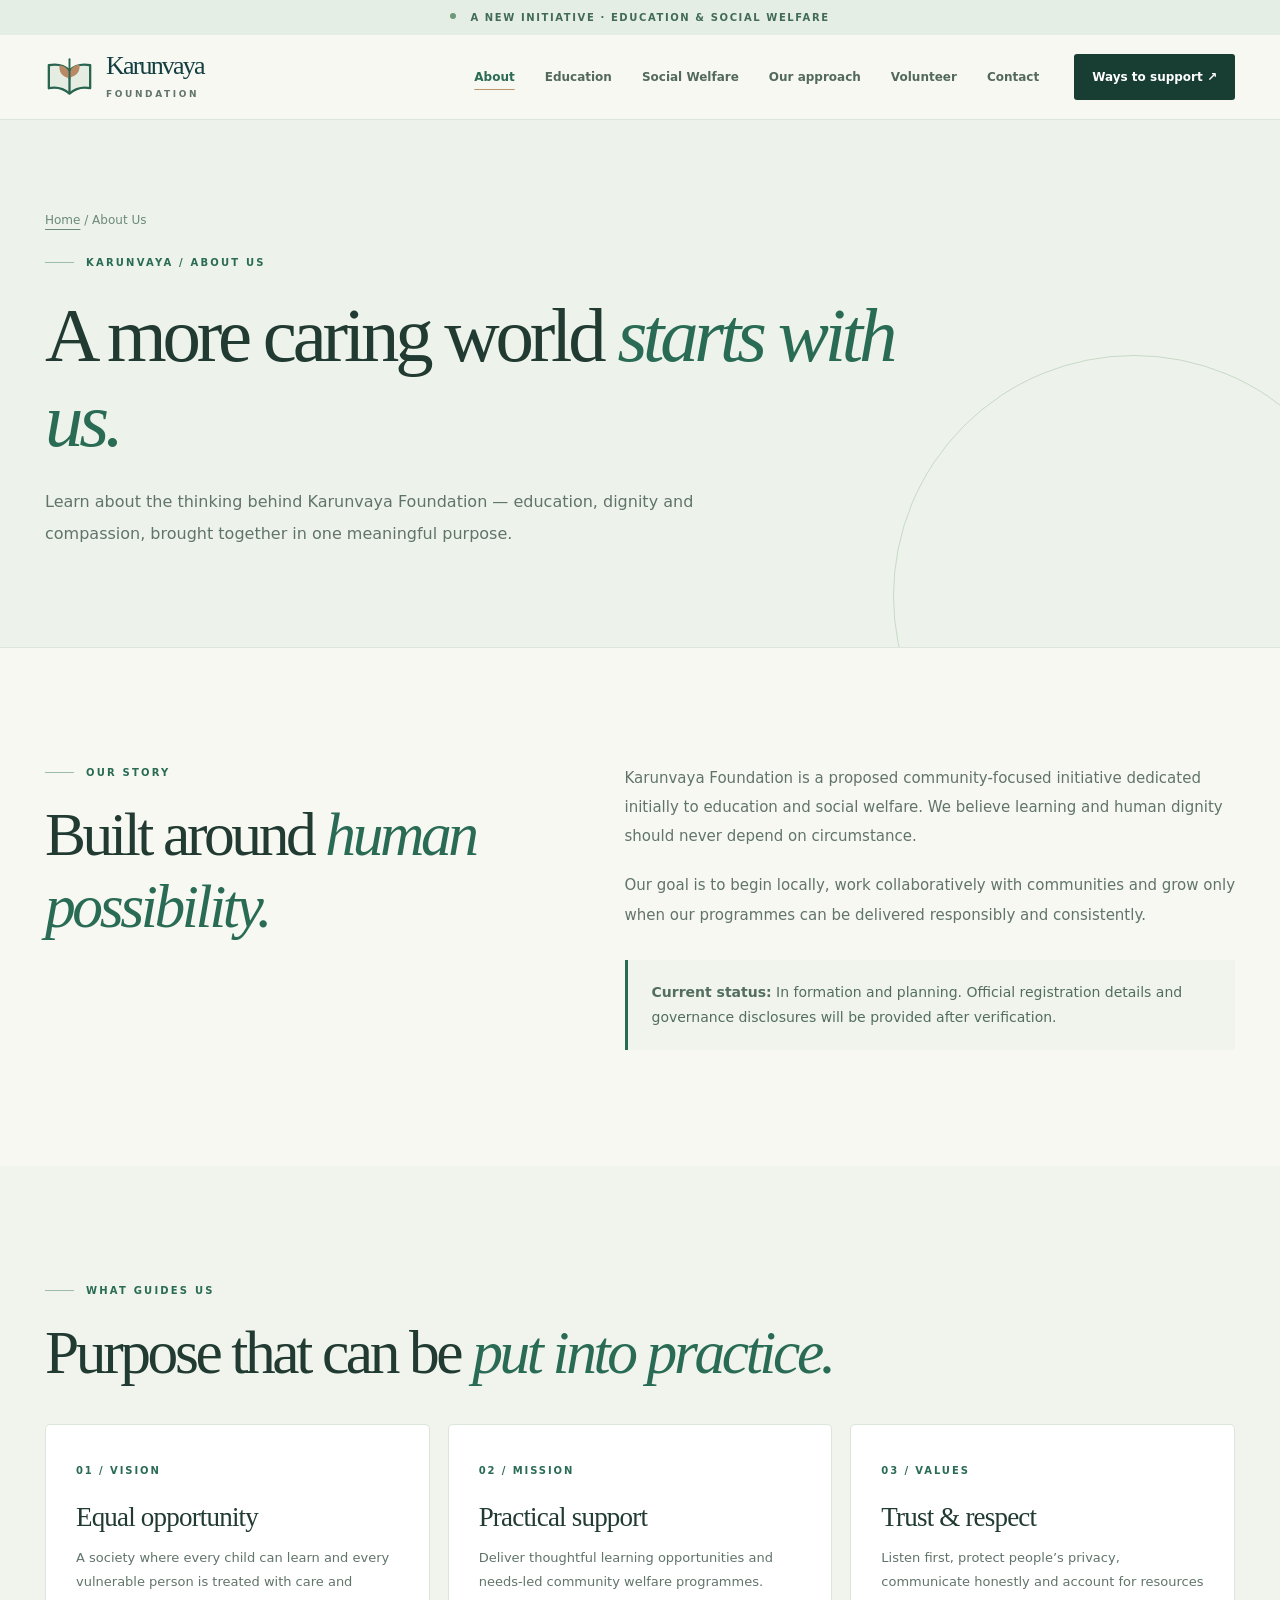
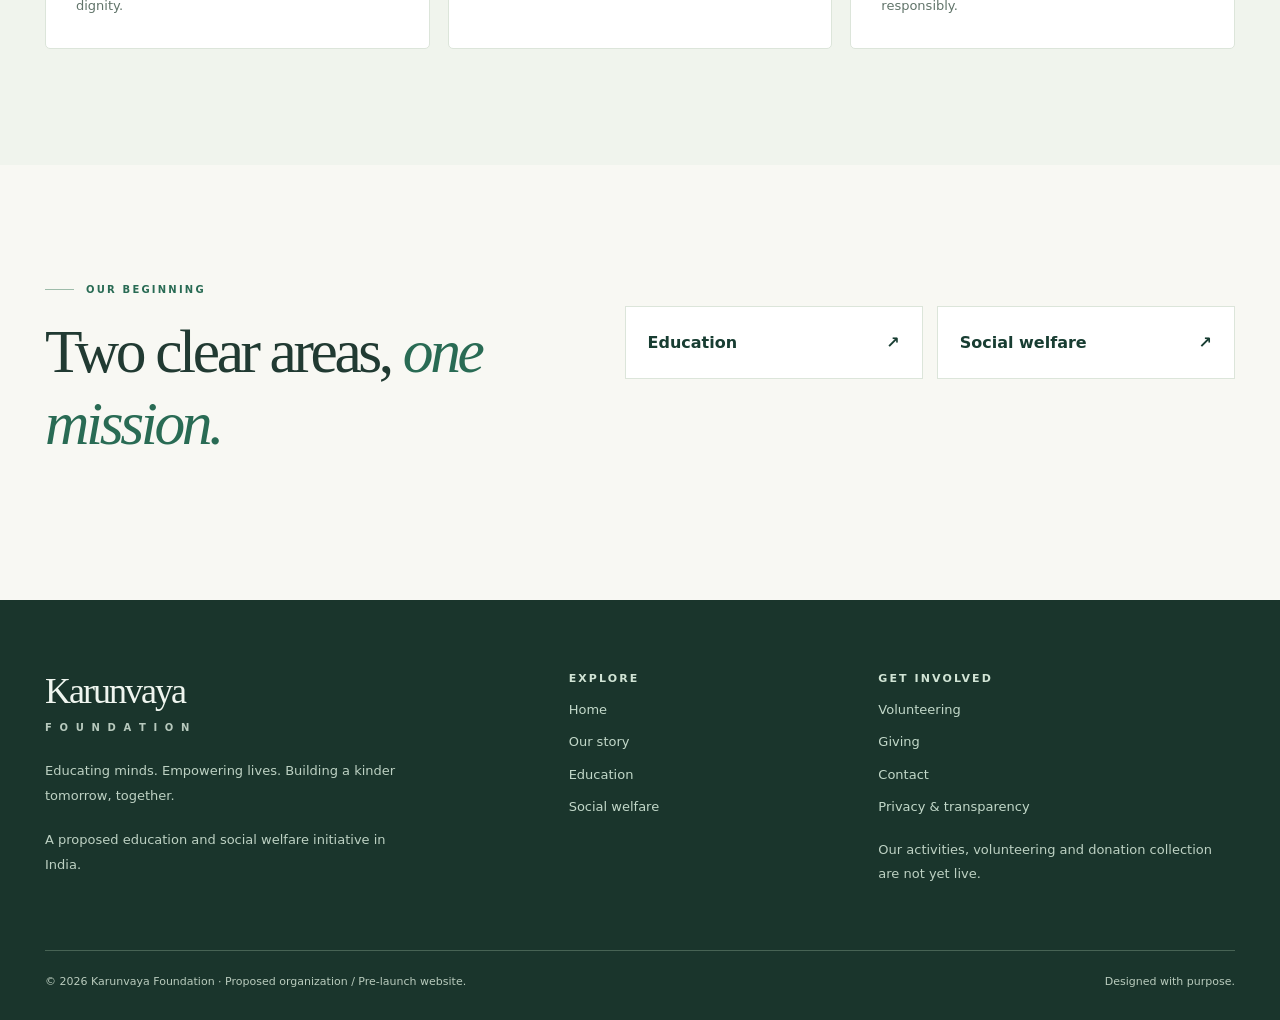
==== about.html @ 7d4501dd "Add about.html for Karunvaya website V3" ====
<!doctype html>
<html lang="en"><head><meta charset="utf-8"><meta name="viewport" content="width=device-width, initial-scale=1"><meta name="theme-color" content="#f8f8f3"><meta name="description" content="Our vision, mission and values for Karunvaya Foundation."><title>About Us | Karunvaya Foundation</title><link rel="stylesheet" href="styles.css"></head>
<body id="top"><a class="skip" href="#main">Skip to content</a><div class="notice"><i></i> A NEW INITIATIVE · EDUCATION & SOCIAL WELFARE</div>
<header>
    <div class="shell topbar">
      <a class="brand" href="index.html" aria-label="Karunvaya Foundation home">
        <svg class="brand-mark" viewBox="0 0 64 64" role="img" aria-label="Open book and growing leaf logo"><path d="M32 53C24 46 15 44 5 46V16c11-2 20 0 27 7 7-7 16-9 27-7v30c-10-2-19 0-27 7Z" fill="#e5ede3" stroke="#28644f" stroke-width="3" stroke-linejoin="round"/><path d="M32 23v29" stroke="#28644f" stroke-width="3"/><path d="M32 33c-10-2-14-8-13-17 9 1 14 7 13 17Zm0-1c10-2 14-8 13-17-9 1-14 7-13 17Z" fill="#b78964"/><path d="M32 33V8" stroke="#28644f" stroke-width="2.5" stroke-linecap="round"/></svg>
        <span><strong>Karunvaya</strong><small>Foundation</small></span>
      </a>
      <nav id="primary-nav" aria-label="Main navigation">
        <a href="about.html" aria-current="page">About</a><a href="education.html">Education</a><a href="social-welfare.html">Social Welfare</a><a href="index.html#approach">Our approach</a><a href="volunteer.html">Volunteer</a><a href="contact.html">Contact</a>
      </nav>
      <a class="header-cta" href="donate.html">Ways to support ↗</a>
      <button class="menu-toggle" id="menu-toggle" type="button" aria-label="Open menu" aria-controls="primary-nav" aria-expanded="false"><svg width="23" height="23" viewBox="0 0 24 24" fill="none" stroke="currentColor" stroke-width="1.7" stroke-linecap="round"><path d="M3 7h18M3 12h18M3 17h18"/></svg></button>
    </div>
  </header>
<main id="main"><section class="inner-hero"><div class="shell"><div class="crumb"><a href="index.html">Home</a> / About Us</div><span class="eyebrow">Karunvaya / About Us</span><h1>A more caring world <em>starts with us.</em></h1><p>Learn about the thinking behind Karunvaya Foundation — education, dignity and compassion, brought together in one meaningful purpose.</p></div></section>

<section class="block"><div class="shell content-grid"><div><span class="eyebrow">Our story</span><h2 class="section-title">Built around <em>human possibility.</em></h2></div><div class="prose"><p>Karunvaya Foundation is a proposed community-focused initiative dedicated initially to education and social welfare. We believe learning and human dignity should never depend on circumstance.</p><p>Our goal is to begin locally, work collaboratively with communities and grow only when our programmes can be delivered responsibly and consistently.</p><div class="inline-callout"><strong>Current status:</strong> In formation and planning. Official registration details and governance disclosures will be provided after verification.</div></div></div></section>
<section class="block" style="background:#f0f4ed"><div class="shell"><span class="eyebrow">What guides us</span><h2 class="section-title">Purpose that can be <em>put into practice.</em></h2><div class="mini-cards"><article class="mini-card"><small>01 / VISION</small><h3>Equal opportunity</h3><p>A society where every child can learn and every vulnerable person is treated with care and dignity.</p></article><article class="mini-card"><small>02 / MISSION</small><h3>Practical support</h3><p>Deliver thoughtful learning opportunities and needs-led community welfare programmes.</p></article><article class="mini-card"><small>03 / VALUES</small><h3>Trust & respect</h3><p>Listen first, protect people’s privacy, communicate honestly and account for resources responsibly.</p></article></div></div></section>
<section class="block"><div class="shell content-grid"><div><span class="eyebrow">Our beginning</span><h2 class="section-title">Two clear areas, <em>one mission.</em></h2></div><div class="link-grid"><a href="education.html">Education <span>↗</span></a><a href="social-welfare.html">Social welfare <span>↗</span></a></div></div></section></main><footer class="foot"><div class="shell"><div class="foot-grid"><div><div class="foot-brand">Karunvaya</div><small>F O U N D A T I O N</small><p>Educating minds. Empowering lives. Building a kinder tomorrow, together.</p><p>A proposed education and social welfare initiative in India.</p></div><div><h3>Explore</h3><a href="index.html">Home</a><a href="about.html">Our story</a><a href="education.html">Education</a><a href="social-welfare.html">Social welfare</a></div><div><h3>Get involved</h3><a href="volunteer.html">Volunteering</a><a href="donate.html">Giving</a><a href="contact.html">Contact</a><a href="privacy.html">Privacy & transparency</a><p>Our activities, volunteering and donation collection are not yet live.</p></div></div><div class="foot-bottom"><span>© <span id="year">2026</span> Karunvaya Foundation · Proposed organization / Pre-launch website.</span><span>Designed with purpose.</span></div></div></footer><script src="script.js" defer></script></body></html>
---- styles.css ----
:root{--ink:#213a32;--deep:#183d32;--green:#296b54;--muted:#61746a;--cream:#f8f8f3;--white:#fff;--pale:#edf2e9;--line:#dce5da;--gold:#bc936a;--serif:Georgia,'Times New Roman',serif;--sans:Inter,system-ui,-apple-system,BlinkMacSystemFont,'Segoe UI',sans-serif}
    *{box-sizing:border-box}html{scroll-behavior:smooth;scroll-padding-top:100px}body{margin:0;color:var(--ink);background:var(--cream);font:400 16px/1.7 var(--sans);-webkit-font-smoothing:antialiased}a{color:inherit;text-decoration:none}button{font:inherit;cursor:pointer}svg,img{max-width:100%;display:block}h1,h2,h3,p{margin-top:0}h1,h2,h3{font-weight:400}::selection{background:#cde3d1;color:var(--deep)}:focus-visible{outline:3px solid var(--gold);outline-offset:4px}.shell{width:min(calc(100% - 80px),1190px);margin-inline:auto}.skip{position:absolute;left:16px;top:-100px;background:var(--deep);color:#fff;padding:12px;z-index:200}.skip:focus{top:12px}
    .notice{background:#e5eee5;color:#426b56;text-align:center;letter-spacing:.16em;text-transform:uppercase;font-weight:750;font-size:10px;padding:9px 12px}.notice i{display:inline-block;width:6px;height:6px;background:#6d9979;border-radius:50%;margin-right:9px;vertical-align:2px}
    header{position:sticky;top:0;background:rgba(248,248,243,.97);backdrop-filter:blur(14px);z-index:100;border-bottom:1px solid var(--line)}.topbar{min-height:84px;display:flex;align-items:center;gap:35px;justify-content:space-between}.brand{display:flex;align-items:center;gap:12px;flex-shrink:0}.brand-mark{width:49px;height:49px}.brand strong{font:400 26px/1.08 var(--serif);letter-spacing:-.07em;display:block;color:#143f40}.brand small{display:block;font-size:9px;letter-spacing:.29em;color:var(--muted);font-weight:750;margin-top:7px;text-transform:uppercase}nav{display:flex;align-items:center;gap:30px;margin-left:auto}nav a{font-size:12px;font-weight:650;color:#52695b;white-space:nowrap}nav a:hover,nav a:focus-visible{color:var(--green)}.header-cta{font-size:12px;font-weight:700;color:#fff;background:var(--deep);padding:13px 18px;border-radius:3px;white-space:nowrap}.header-cta:hover{background:#2d745e}.menu-toggle{display:none;border:1px solid var(--line);background:transparent;border-radius:5px;padding:9px;color:var(--ink);height:45px;width:45px}
    .eyebrow{display:flex;align-items:center;gap:12px;font-size:10px;letter-spacing:.22em;text-transform:uppercase;font-weight:800;color:var(--green)}.eyebrow:before{content:'';height:1px;width:29px;background:#9ebcaa}.serif{font-family:var(--serif);letter-spacing:-.052em}.serif em{font-weight:400;color:var(--green)}.btn{display:inline-flex;align-items:center;justify-content:center;gap:20px;border:1px solid transparent;padding:13px 22px;min-height:51px;font-size:12px;font-weight:750;border-radius:3px;transition:transform .2s,background .2s}.btn:hover{transform:translateY(-2px)}.btn-dark{background:var(--deep);color:#fff}.btn-dark:hover{background:#2e6f59}.btn-line{background:transparent;border-color:#bacfc0;color:var(--deep)}.btn-line:hover{background:#edf4ee}.textlink{border-bottom:1px solid #88b19c;padding-bottom:6px;font-size:12px;font-weight:750;color:var(--green)}.textlink:hover{color:#143e2e}
    .hero{padding:85px 0 105px;overflow:hidden}.hero-grid{display:grid;grid-template-columns:1.03fr .97fr;gap:58px;align-items:center}.hero h1{font-size:clamp(54px,6.2vw,89px);line-height:1.07;margin:27px 0}.hero p{font-size:15px;max-width:500px;line-height:1.95;color:var(--muted)}.actions{display:flex;gap:14px;flex-wrap:wrap;margin-top:34px}.hero-art{background:#e6eee5;border-radius:190px 190px 8px 8px;min-height:500px;display:flex;align-items:flex-end;justify-content:center;position:relative;overflow:hidden}.hero-art:before{content:'';position:absolute;width:370px;height:370px;border:1px solid #b8cebd;border-radius:50%;right:-65px;top:55px}.hero-art:after{content:'LEARNING • DIGNITY • HOPE';position:absolute;top:65px;right:27px;writing-mode:vertical-rl;letter-spacing:.3em;font-size:9px;font-weight:700;color:#678b74}.hero-art svg{width:min(100%,500px);height:auto;position:relative;z-index:1}.floating-note{position:absolute;bottom:40px;left:26px;z-index:2;background:#fff;padding:18px 23px;font:italic 21px/1.3 var(--serif);box-shadow:0 15px 50px #173f3420;max-width:210px}.hero-under{display:flex;align-items:center;gap:24px;margin-top:34px;color:#708276;font-size:11px}.hero-under:before{content:'';width:47px;height:1px;background:#9bb3a1}
    .strip{background:var(--deep);color:#fff}.strip-inner{min-height:122px;display:grid;grid-template-columns:1.2fr 1fr 1fr;align-items:center;gap:30px}.strip b{font:400 23px/1.3 var(--serif)}.strip span{display:flex;align-items:center;gap:12px;color:#d7e7dd;font-size:12px}.strip span:before{content:'✦';color:#b9d2bb}
    section.block{padding:116px 0}.section-title{font:400 clamp(42px,4.8vw,66px)/1.17 var(--serif);letter-spacing:-.055em;margin:18px 0 24px}.section-intro{color:var(--muted);font-size:15px;max-width:660px;line-height:1.95}.two-col{display:grid;grid-template-columns:.85fr 1.15fr;gap:120px;align-items:start}.value-list{margin-top:30px;border-top:1px solid var(--line)}.value-list div{padding:17px 0;border-bottom:1px solid var(--line);display:flex;gap:16px;align-items:center;color:#4d6959;font-size:13px}.value-list span{font-size:18px;color:var(--gold)}.about-side{padding:44px;background:#ebf1e9;border-radius:6px}.about-side p{font:italic 35px/1.4 var(--serif);letter-spacing:-.035em;margin:0}.about-side small{display:block;margin-top:32px;color:#5d7967;letter-spacing:.15em;text-transform:uppercase;font-size:10px;font-weight:700}
    .work{background:#f0f3ed}.section-head{display:flex;justify-content:space-between;align-items:end;gap:40px;margin-bottom:42px}.section-head .section-title{margin-bottom:0}.section-head p{max-width:360px;color:var(--muted);font-size:14px;margin-bottom:6px}.cards{display:grid;grid-template-columns:repeat(2,1fr);gap:22px}.card{background:#fff;border:1px solid #e3e8de;border-radius:6px;overflow:hidden}.card-visual{height:248px;overflow:hidden;display:grid;place-items:center}.education-bg{background:#dae7dc}.welfare-bg{background:#ece5d8}.card-visual svg{height:100%;width:100%}.card-body{padding:35px}.number{letter-spacing:.2em;color:#7b9883;text-transform:uppercase;font-size:10px;font-weight:800}.card h3{font:400 38px/1.2 var(--serif);letter-spacing:-.04em;margin:16px 0}.card p{font-size:14px;color:var(--muted);line-height:1.85;margin-bottom:25px}.caption{font-size:12px;color:#76877c;margin-top:26px}
    .steps{display:grid;grid-template-columns:repeat(3,1fr);gap:24px;margin-top:54px}.step{padding:32px 26px;border:1px solid var(--line);border-radius:4px;background:#fff}.step strong{font:400 38px var(--serif);color:#a2b9a7}.step h3{font:400 25px var(--serif);margin:24px 0 10px}.step p{font-size:13px;color:var(--muted);line-height:1.9}
    .highlight{background:var(--deep);color:white;padding:92px 0}.highlight-grid{display:grid;grid-template-columns:1fr .75fr;gap:100px;align-items:center}.highlight .eyebrow{color:#a3d0ad}.highlight .eyebrow:before{background:#a3d0ad}.highlight h2{font:400 clamp(41px,4.7vw,66px)/1.15 var(--serif);letter-spacing:-.05em;margin:22px 0}.highlight h2 em{color:#a8cdb2}.highlight p{color:#cbdcd1;font-size:14px;line-height:1.9}.highlight .btn{background:#fafbf6;color:var(--deep)}.highlight aside{border-left:1px solid #6e9580;padding-left:40px;font:italic 27px/1.55 var(--serif);color:#daeadb}
    .timeline{display:grid;grid-template-columns:repeat(3,1fr);margin-top:50px;border-top:1px solid var(--line)}.timeline div{padding:32px 24px 8px 0}.timeline b{color:#9cad9e;font:400 28px var(--serif)}.timeline h3{font:400 23px var(--serif);margin:18px 0 10px}.timeline p{color:var(--muted);font-size:13px;line-height:1.85}.timeline div+div{padding-left:25px;border-left:1px solid var(--line)}
    .contact{background:#eef3ec;text-align:center}.contact h2{font:400 clamp(42px,5vw,70px)/1.17 var(--serif);letter-spacing:-.05em;max-width:790px;margin:18px auto 22px}.contact p{max-width:620px;margin:0 auto 26px;color:var(--muted);font-size:14px;line-height:1.9}.contact .eyebrow{justify-content:center}
    .foot{background:#1a352c;color:#eff5ef;padding:70px 0 28px}.foot-grid{display:grid;grid-template-columns:1.3fr .7fr 1fr;gap:60px}.foot-brand{font:400 36px var(--serif);letter-spacing:-.055em}.foot small{color:#b7c9bd;letter-spacing:.21em;font-size:10px;font-weight:750}.foot p{color:#bdd1c3;font-size:13px;line-height:1.9;max-width:380px;margin-top:20px}.foot h3{font-size:11px;text-transform:uppercase;letter-spacing:.19em;font-weight:700;color:#d1e4d5}.foot a{display:block;font-size:13px;color:#c2d8c9;margin:10px 0}.foot a:hover{color:#fff}.foot-bottom{border-top:1px solid #476354;padding-top:22px;margin-top:50px;display:flex;justify-content:space-between;gap:20px;color:#b9cbbd;font-size:11px}
    @media(max-width:1000px){.topbar{gap:16px}nav{gap:14px}.shell{width:min(calc(100% - 52px),1190px)}.hero-grid{gap:30px}.two-col{gap:55px}.hero-art{min-height:440px}.brand strong{font-size:23px}}
    @media(max-width:760px){.shell{width:calc(100% - 36px)}.notice{font-size:9px}.topbar{min-height:73px}.brand-mark{width:42px;height:42px}.brand strong{font-size:23px}.brand small{font-size:8px}.menu-toggle{display:grid;place-items:center;margin-left:auto}.header-cta{display:none}nav{display:none;position:absolute;left:0;top:100%;width:100%;background:var(--cream);padding:18px;border-bottom:1px solid var(--line);box-shadow:0 18px 30px #1d45321b;flex-direction:column;align-items:stretch;gap:0;margin:0}nav.open{display:flex}nav a{padding:13px 10px;border-bottom:1px solid var(--line);font-size:14px}.hero{padding:56px 0 67px}.hero-grid,.two-col,.highlight-grid{grid-template-columns:1fr;gap:38px}.hero h1{font-size:clamp(49px,12vw,72px);margin:18px 0}.hero-art{min-height:auto;max-height:450px}.floating-note{font-size:17px;bottom:16px;left:15px}.strip-inner{grid-template-columns:1fr;gap:12px;padding:27px 0}.strip b{font-size:22px}section.block{padding:76px 0}.section-title{font-size:clamp(38px,10vw,56px)}.about-side{padding:30px}.about-side p{font-size:29px}.section-head{display:block}.cards,.steps,.timeline{grid-template-columns:1fr}.card-visual{height:220px}.card-body{padding:26px}.steps{margin-top:33px}.highlight{padding:65px 0}.highlight aside{font-size:25px}.timeline{border-top:none}.timeline div,.timeline div+div{border-left:none;border-top:1px solid var(--line);padding:25px 0}.foot-grid{grid-template-columns:1fr;gap:24px}.foot-bottom{display:block}.foot-bottom span{display:block;margin:8px 0}}
    @media(prefers-reduced-motion:reduce){html{scroll-behavior:auto}*,*:before,*:after{transition:none!important;animation:none!important}}
  
/* V3: reusable internal page layouts and refinements */
html{scroll-padding-top:110px}.brand-mark{flex-shrink:0}
nav a[aria-current="page"]{color:var(--green);text-decoration:underline;text-decoration-color:var(--gold);text-underline-offset:8px}
.inner-hero{padding:90px 0 82px;background:#edf3eb;border-bottom:1px solid var(--line);position:relative;overflow:hidden}
.inner-hero::after{content:"";position:absolute;right:-95px;bottom:-190px;width:480px;height:480px;border:1px solid #c8d9c7;border-radius:50%;pointer-events:none}
.inner-hero .shell{position:relative;z-index:1}
.inner-hero h1{font:400 clamp(52px,6vw,84px)/1.1 var(--serif);max-width:890px;letter-spacing:-.055em;margin:23px 0}
.inner-hero h1 em,.section-title em{color:var(--green)}
.inner-hero p{max-width:680px;color:var(--muted);font-size:16px;line-height:1.95}
.crumb{font-size:12px;color:#6d8978;margin-bottom:24px}.crumb a{text-decoration:underline;text-underline-offset:5px}
.content-grid{display:grid;grid-template-columns:.9fr 1.1fr;gap:80px;align-items:start}
.prose{font-size:15px;color:var(--muted);line-height:1.95}.prose p{margin-bottom:20px}
.soft-panel{padding:34px 40px;background:#eff4ed;border:1px solid var(--line);border-radius:6px}
.soft-panel h3{font:400 26px var(--serif);letter-spacing:-.035em;margin:0 0 14px}.soft-panel p{color:#5a7363;font-size:14px;line-height:1.85;margin:0}
.mini-cards{display:grid;grid-template-columns:repeat(3,minmax(0,1fr));gap:18px;margin-top:35px}
.mini-card{background:white;border:1px solid var(--line);border-radius:5px;padding:30px;min-width:0}
.mini-card small{color:var(--green);font-size:10px;letter-spacing:.19em;font-weight:800}
.mini-card h3{font:400 27px/1.2 var(--serif);letter-spacing:-.03em;margin:19px 0 12px}
.mini-card p{font-size:13px;color:var(--muted);line-height:1.85;margin:0}
.stack{display:grid;gap:14px;margin-top:28px}
.stack-row{display:flex;gap:21px;padding:20px 0;border-top:1px solid var(--line)}
.stack-row .num{font:400 29px var(--serif);color:#9bad9a;min-width:44px}
.stack-row h3{font:400 23px var(--serif);margin:0 0 7px}
.stack-row p{font-size:13px;color:var(--muted);margin:0;line-height:1.85}
.inline-callout{background:#f0f4ed;border-left:3px solid var(--green);padding:20px 24px;color:#536e5c;font-size:14px;line-height:1.8;margin-top:30px}
.faq-list{max-width:850px;margin:34px auto 0;border-top:1px solid var(--line)}
.faq-list details{border-bottom:1px solid var(--line);padding:19px 4px}
.faq-list summary{cursor:pointer;font-weight:700;color:#2b4939;display:flex;align-items:center;justify-content:space-between;gap:15px;list-style:none}
.faq-list summary::-webkit-details-marker{display:none}
.faq-list summary:after{content:"+";font-size:23px;font-weight:400;color:var(--green)}
.faq-list details[open] summary:after{content:"−"}
.faq-list p{margin:12px 30px 5px 0;color:var(--muted);font-size:14px;line-height:1.9}
.tag{display:inline-flex;padding:7px 11px;border:1px solid #bfd4bf;border-radius:40px;font-size:11px;font-weight:750;color:#447b59;background:#edf5e9}
.link-grid{display:grid;grid-template-columns:repeat(2,1fr);gap:14px;margin-top:25px}
.link-grid a{border:1px solid var(--line);background:white;display:flex;align-items:center;justify-content:space-between;padding:22px;color:var(--deep);font-weight:700}
.link-grid a:hover{background:#f0f6ee}
.breadcrumb-trail{font-size:11px;color:#73917f;margin-bottom:24px}
.faq-head{text-align:center}.faq-head .eyebrow{justify-content:center}.faq-head .section-title{margin-left:auto;margin-right:auto}
footer a:focus-visible,button:focus-visible{outline-color:var(--gold)}
@media(max-width:800px){.content-grid{grid-template-columns:1fr;gap:28px}.mini-cards{grid-template-columns:1fr 1fr}.inner-hero{padding:68px 0 61px}}
@media(max-width:600px){.mini-cards,.link-grid{grid-template-columns:1fr}.mini-card{padding:24px}.soft-panel{padding:27px}.inner-hero h1{font-size:clamp(44px,12vw,62px)}.inner-hero p{font-size:14px}.faq-list summary{font-size:14px}.faq-list p{font-size:13px}}
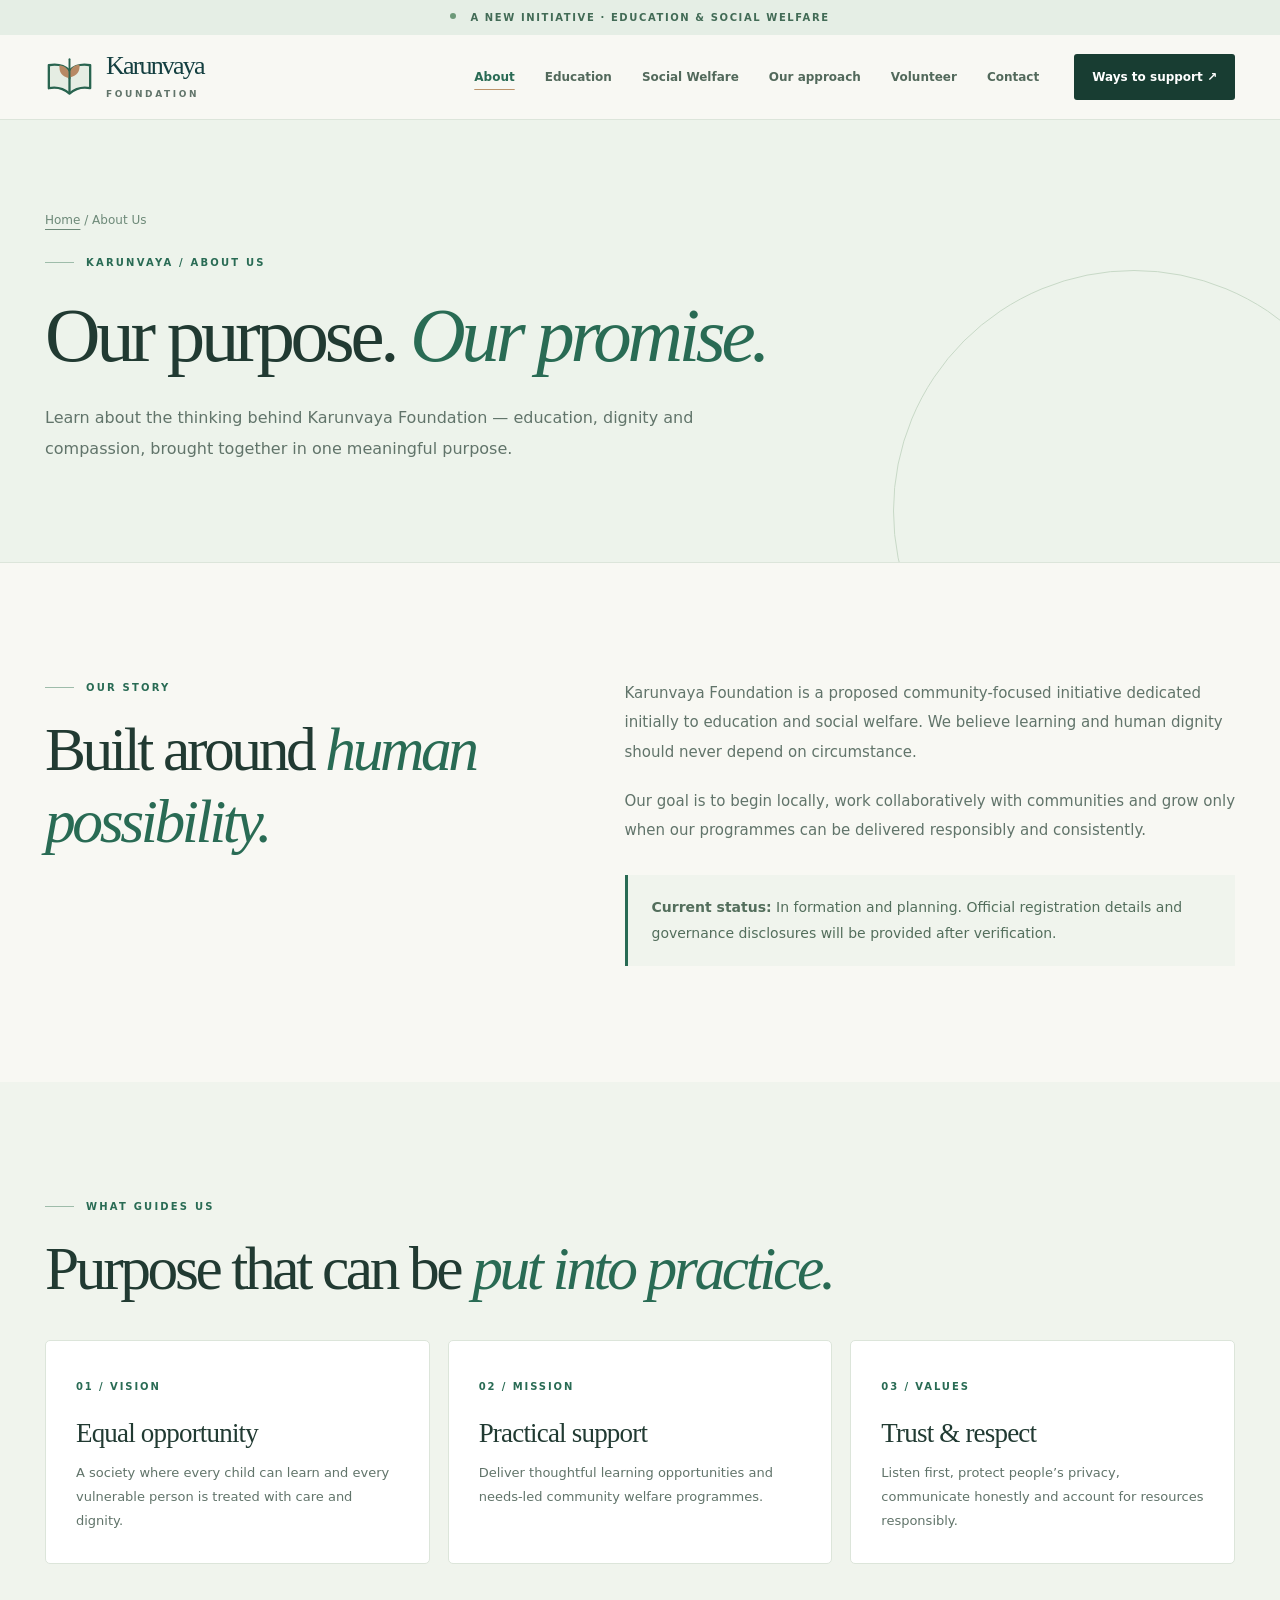
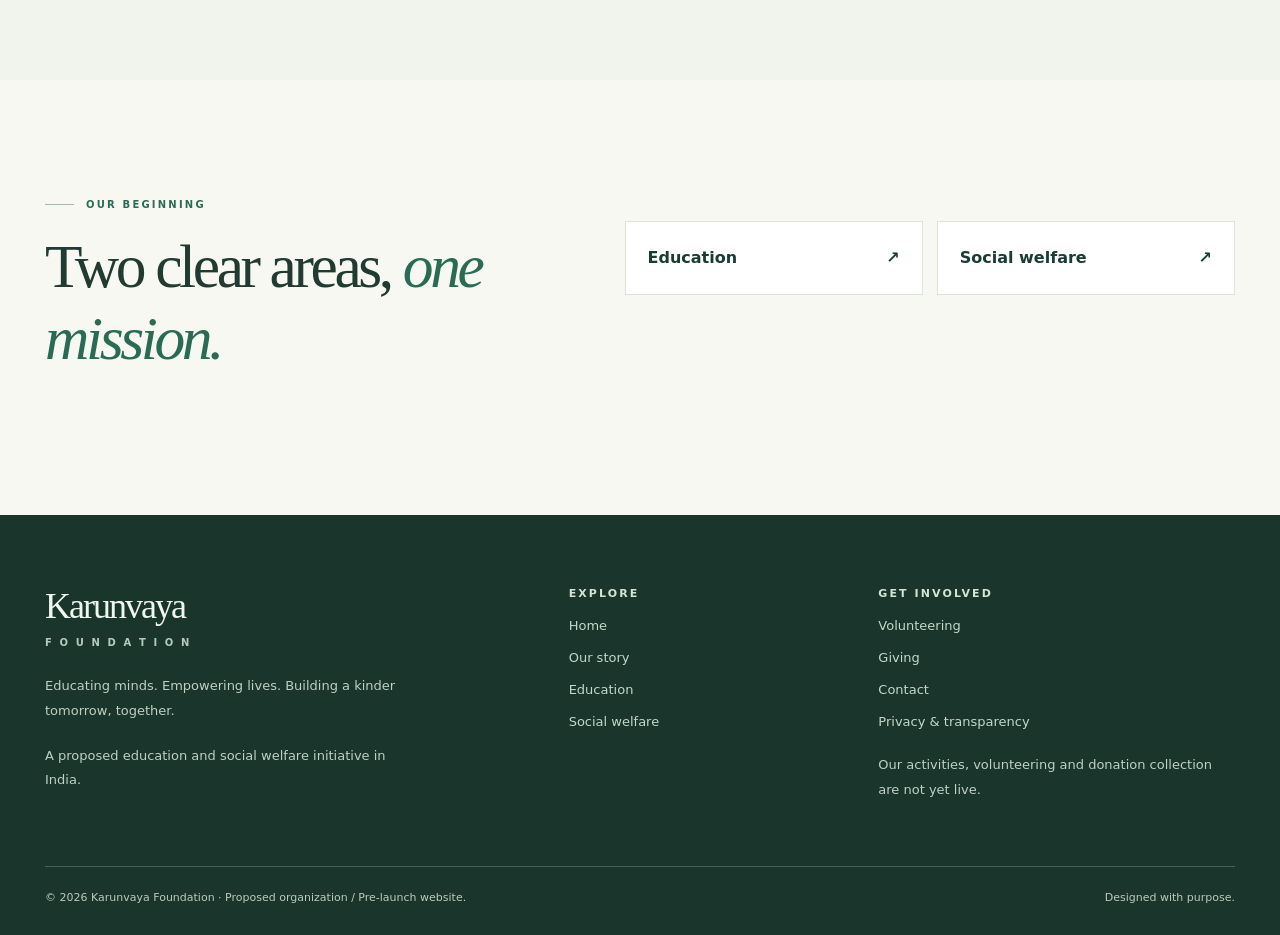
==== commit c58ccaff: "V4 navy and gold redesign: about.html" ====
--- a/about.html
+++ b/about.html
@@ -1,5 +1,5 @@
 <!doctype html>
-<html lang="en"><head><meta charset="utf-8"><meta name="viewport" content="width=device-width, initial-scale=1"><meta name="theme-color" content="#f8f8f3"><meta name="description" content="Our vision, mission and values for Karunvaya Foundation."><title>About Us | Karunvaya Foundation</title><link rel="stylesheet" href="styles.css"></head>
+<html lang="en"><head><meta charset="utf-8"><meta name="viewport" content="width=device-width, initial-scale=1"><meta name="theme-color" content="#10294f"><meta name="description" content="Our vision, mission and values for Karunvaya Foundation."><title>About Us | Karunvaya Foundation</title><link rel="stylesheet" href="styles.css"></head>
 <body id="top"><a class="skip" href="#main">Skip to content</a><div class="notice"><i></i> A NEW INITIATIVE · EDUCATION & SOCIAL WELFARE</div>
 <header>
     <div class="shell topbar">
@@ -14,7 +14,7 @@
       <button class="menu-toggle" id="menu-toggle" type="button" aria-label="Open menu" aria-controls="primary-nav" aria-expanded="false"><svg width="23" height="23" viewBox="0 0 24 24" fill="none" stroke="currentColor" stroke-width="1.7" stroke-linecap="round"><path d="M3 7h18M3 12h18M3 17h18"/></svg></button>
     </div>
   </header>
-<main id="main"><section class="inner-hero"><div class="shell"><div class="crumb"><a href="index.html">Home</a> / About Us</div><span class="eyebrow">Karunvaya / About Us</span><h1>A more caring world <em>starts with us.</em></h1><p>Learn about the thinking behind Karunvaya Foundation — education, dignity and compassion, brought together in one meaningful purpose.</p></div></section>
+<main id="main"><section class="inner-hero"><div class="shell"><div class="crumb"><a href="index.html">Home</a> / About Us</div><span class="eyebrow">Karunvaya / About Us</span><h1>Our purpose. <em>Our promise.</em></h1><p>Learn about the thinking behind Karunvaya Foundation — education, dignity and compassion, brought together in one meaningful purpose.</p></div></section>
 
 <section class="block"><div class="shell content-grid"><div><span class="eyebrow">Our story</span><h2 class="section-title">Built around <em>human possibility.</em></h2></div><div class="prose"><p>Karunvaya Foundation is a proposed community-focused initiative dedicated initially to education and social welfare. We believe learning and human dignity should never depend on circumstance.</p><p>Our goal is to begin locally, work collaboratively with communities and grow only when our programmes can be delivered responsibly and consistently.</p><div class="inline-callout"><strong>Current status:</strong> In formation and planning. Official registration details and governance disclosures will be provided after verification.</div></div></div></section>
 <section class="block" style="background:#f0f4ed"><div class="shell"><span class="eyebrow">What guides us</span><h2 class="section-title">Purpose that can be <em>put into practice.</em></h2><div class="mini-cards"><article class="mini-card"><small>01 / VISION</small><h3>Equal opportunity</h3><p>A society where every child can learn and every vulnerable person is treated with care and dignity.</p></article><article class="mini-card"><small>02 / MISSION</small><h3>Practical support</h3><p>Deliver thoughtful learning opportunities and needs-led community welfare programmes.</p></article><article class="mini-card"><small>03 / VALUES</small><h3>Trust & respect</h3><p>Listen first, protect people’s privacy, communicate honestly and account for resources responsibly.</p></article></div></div></section>
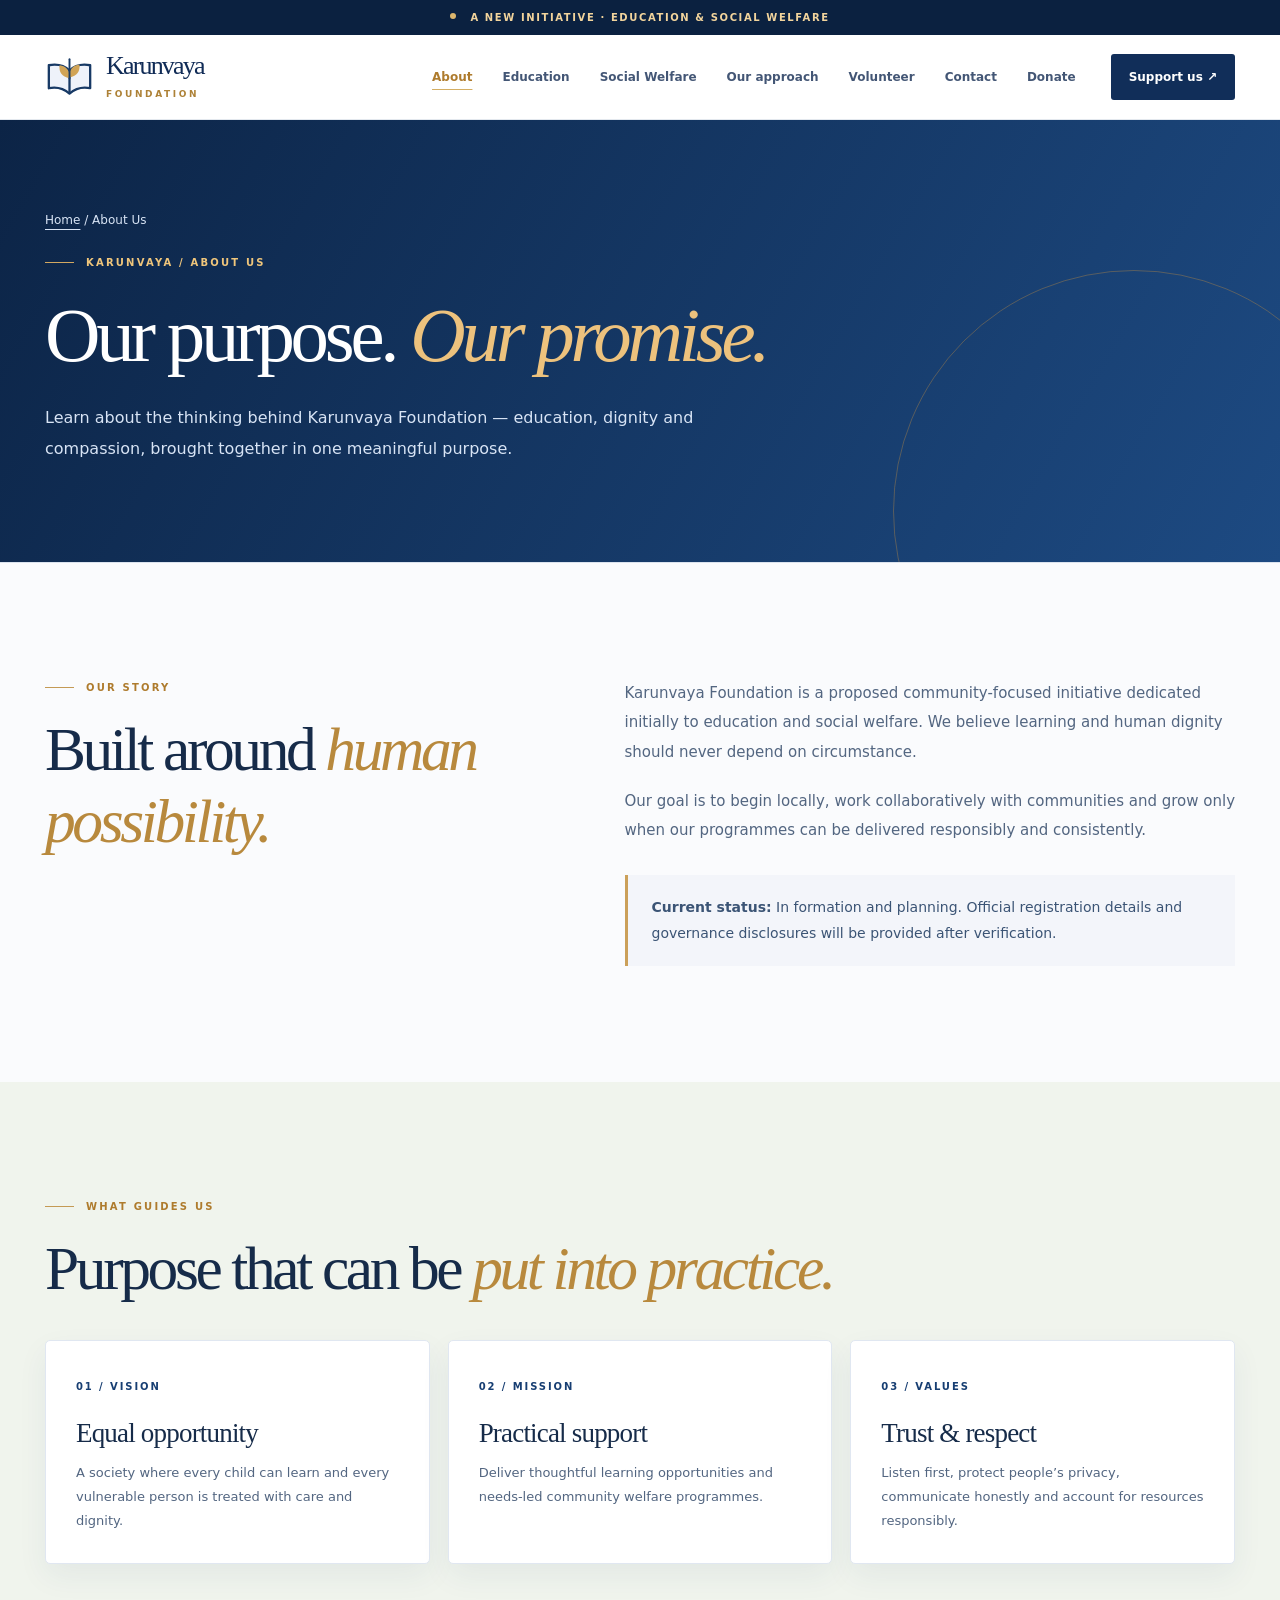
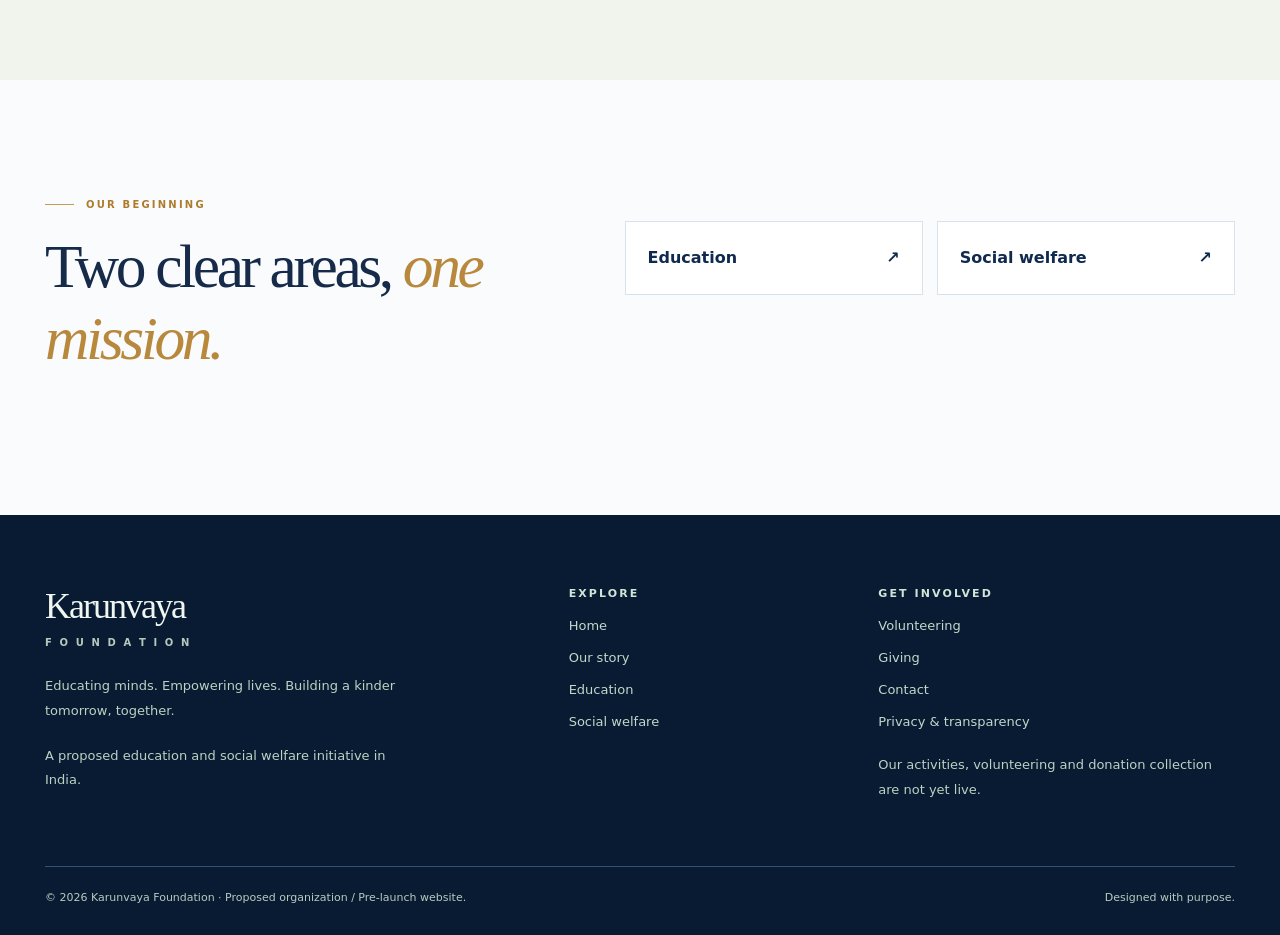
==== commit fbf916f0: "Update about.html for donation page navigation" ====
--- a/about.html
+++ b/about.html
@@ -8,9 +8,9 @@
         <span><strong>Karunvaya</strong><small>Foundation</small></span>
       </a>
       <nav id="primary-nav" aria-label="Main navigation">
-        <a href="about.html" aria-current="page">About</a><a href="education.html">Education</a><a href="social-welfare.html">Social Welfare</a><a href="index.html#approach">Our approach</a><a href="volunteer.html">Volunteer</a><a href="contact.html">Contact</a>
+        <a href="about.html" aria-current="page">About</a><a href="education.html">Education</a><a href="social-welfare.html">Social Welfare</a><a href="index.html#approach">Our approach</a><a href="volunteer.html">Volunteer</a><a href="contact.html">Contact</a><a href="donate.html">Donate</a>
       </nav>
-      <a class="header-cta" href="donate.html">Ways to support ↗</a>
+      <a class="header-cta" href="donate.html">Support us ↗</a>
       <button class="menu-toggle" id="menu-toggle" type="button" aria-label="Open menu" aria-controls="primary-nav" aria-expanded="false"><svg width="23" height="23" viewBox="0 0 24 24" fill="none" stroke="currentColor" stroke-width="1.7" stroke-linecap="round"><path d="M3 7h18M3 12h18M3 17h18"/></svg></button>
     </div>
   </header>
--- a/styles.css
+++ b/styles.css
@@ -58,3 +58,41 @@
 footer a:focus-visible,button:focus-visible{outline-color:var(--gold)}
 @media(max-width:800px){.content-grid{grid-template-columns:1fr;gap:28px}.mini-cards{grid-template-columns:1fr 1fr}.inner-hero{padding:68px 0 61px}}
 @media(max-width:600px){.mini-cards,.link-grid{grid-template-columns:1fr}.mini-card{padding:24px}.soft-panel{padding:27px}.inner-hero h1{font-size:clamp(44px,12vw,62px)}.inner-hero p{font-size:14px}.faq-list summary{font-size:14px}.faq-list p{font-size:13px}}
+
+/* KARUNVAYA V4 — royal navy and champagne gold identity */
+:root{--ink:#11284b;--deep:#10294f;--green:#173e72;--muted:#536681;--cream:#f8fafc;--white:#fff;--pale:#eaf1fa;--line:#dbe3ee;--gold:#c69a47;--serif:Georgia,'Times New Roman',serif;--sans:Inter,system-ui,-apple-system,'Segoe UI',sans-serif}
+body{background:#fafbfd;color:#162b49}
+.notice{background:#0b2140;color:#f2d49c}.notice i{background:#dcb66d}
+header{background:rgba(255,255,255,.97);border-bottom:1px solid #e3e8ee}
+.brand strong{color:#102b56}.brand small{color:#ad8136}
+.brand-mark path:first-child{fill:#eef2fa;stroke:#173965}.brand-mark path:nth-child(2){stroke:#173965}.brand-mark path:nth-child(3){fill:#d1a456}.brand-mark path:nth-child(4){stroke:#173965}
+nav a{color:#435675}nav a:hover,nav a[aria-current="page"]{color:#ae7b2d;text-decoration-color:#d4ae63}
+.header-cta,.btn-dark{background:#112e59;color:#fff}.header-cta:hover,.btn-dark:hover{background:#204c85}
+.btn-line{border-color:#b7c5d7;color:#16355f}.btn-line:hover{background:#edf2fa}
+.eyebrow{color:#ae7b2d}.eyebrow:before{background:#c49a55}
+.serif em,.section-title em,.inner-hero h1 em{color:#b8893d;font-style:italic}
+.hero{background:radial-gradient(ellipse at 84% 28%,#e7eef9 0%,transparent 48%),linear-gradient(115deg,#fff 0%,#f9fafd 70%)}
+.hero-art{background:linear-gradient(155deg,#e5ebf5,#d5e1f1);border-radius:210px 210px 14px 14px;box-shadow:0 20px 70px #15355a19}
+.hero-art:before{border-color:#b5c6da}.hero-art:after{color:#4a6794}
+.floating-note{border-left:4px solid #c9a15b;color:#1a3a69}
+.strip,.highlight{background:linear-gradient(120deg,#091c36,#173c70)}.strip span:before{color:#e0b666}.highlight .eyebrow{color:#f0c878}.highlight .eyebrow:before{background:#d5ab65}
+.highlight h2 em{color:#eac27b}.highlight p{color:#d4dfef}.highlight aside{border-left-color:#997d53;color:#f0dcb7}
+.work,.contact{background:#eef3fa}
+.card{border-color:#e0e7f1;box-shadow:0 14px 35px #193d7010;transition:transform .25s,box-shadow .25s}
+.card:hover{transform:translateY(-6px);box-shadow:0 25px 54px #142d521f}
+.education-bg{background:linear-gradient(140deg,#e4edf9,#cbdcf0)}.welfare-bg{background:linear-gradient(140deg,#f6eedf,#eddfc9)}
+.number,.step strong,.timeline b{color:#b28b4a}.textlink{color:#173b70;border-bottom-color:#c9a15b}
+.about-side,.soft-panel{background:#edf3fb;border-color:#dce6f4}.value-list div{color:#435e7e}
+.step,.mini-card{box-shadow:0 12px 30px #1a3b6910;border:1px solid #e0e7f1}
+.inner-hero{background:linear-gradient(120deg,#0c2446,#1d4a82);color:#fff;min-height:355px}
+.inner-hero::after{border-color:#a7824973}
+.inner-hero h1{color:#fff}.inner-hero h1 em{color:#edc27d}
+.inner-hero p,.crumb,.crumb a{color:#d8e4f5}.inner-hero .eyebrow{color:#f0c67b}
+.inner-hero .eyebrow:before{background:#d2a861}
+.tag{background:#eaf1fa;color:#1e4c83;border-color:#bfcddd}
+.link-grid a{border-color:#d8e2ef}.link-grid a:hover{background:#eaf0f9}
+.inline-callout{border-left-color:#cba05a;background:#f3f5fa;color:#3b5475}
+.faq-list summary{color:#17395f}.faq-list summary:after{color:#b9904d}
+.foot{background:#081b33}.foot-bottom{border-top-color:#355071}
+section.block{position:relative}
+@media(max-width:760px){nav{background:#fff}.hero{padding-top:52px}.hero-art{border-radius:150px 150px 12px 12px}.inner-hero{min-height:auto}}
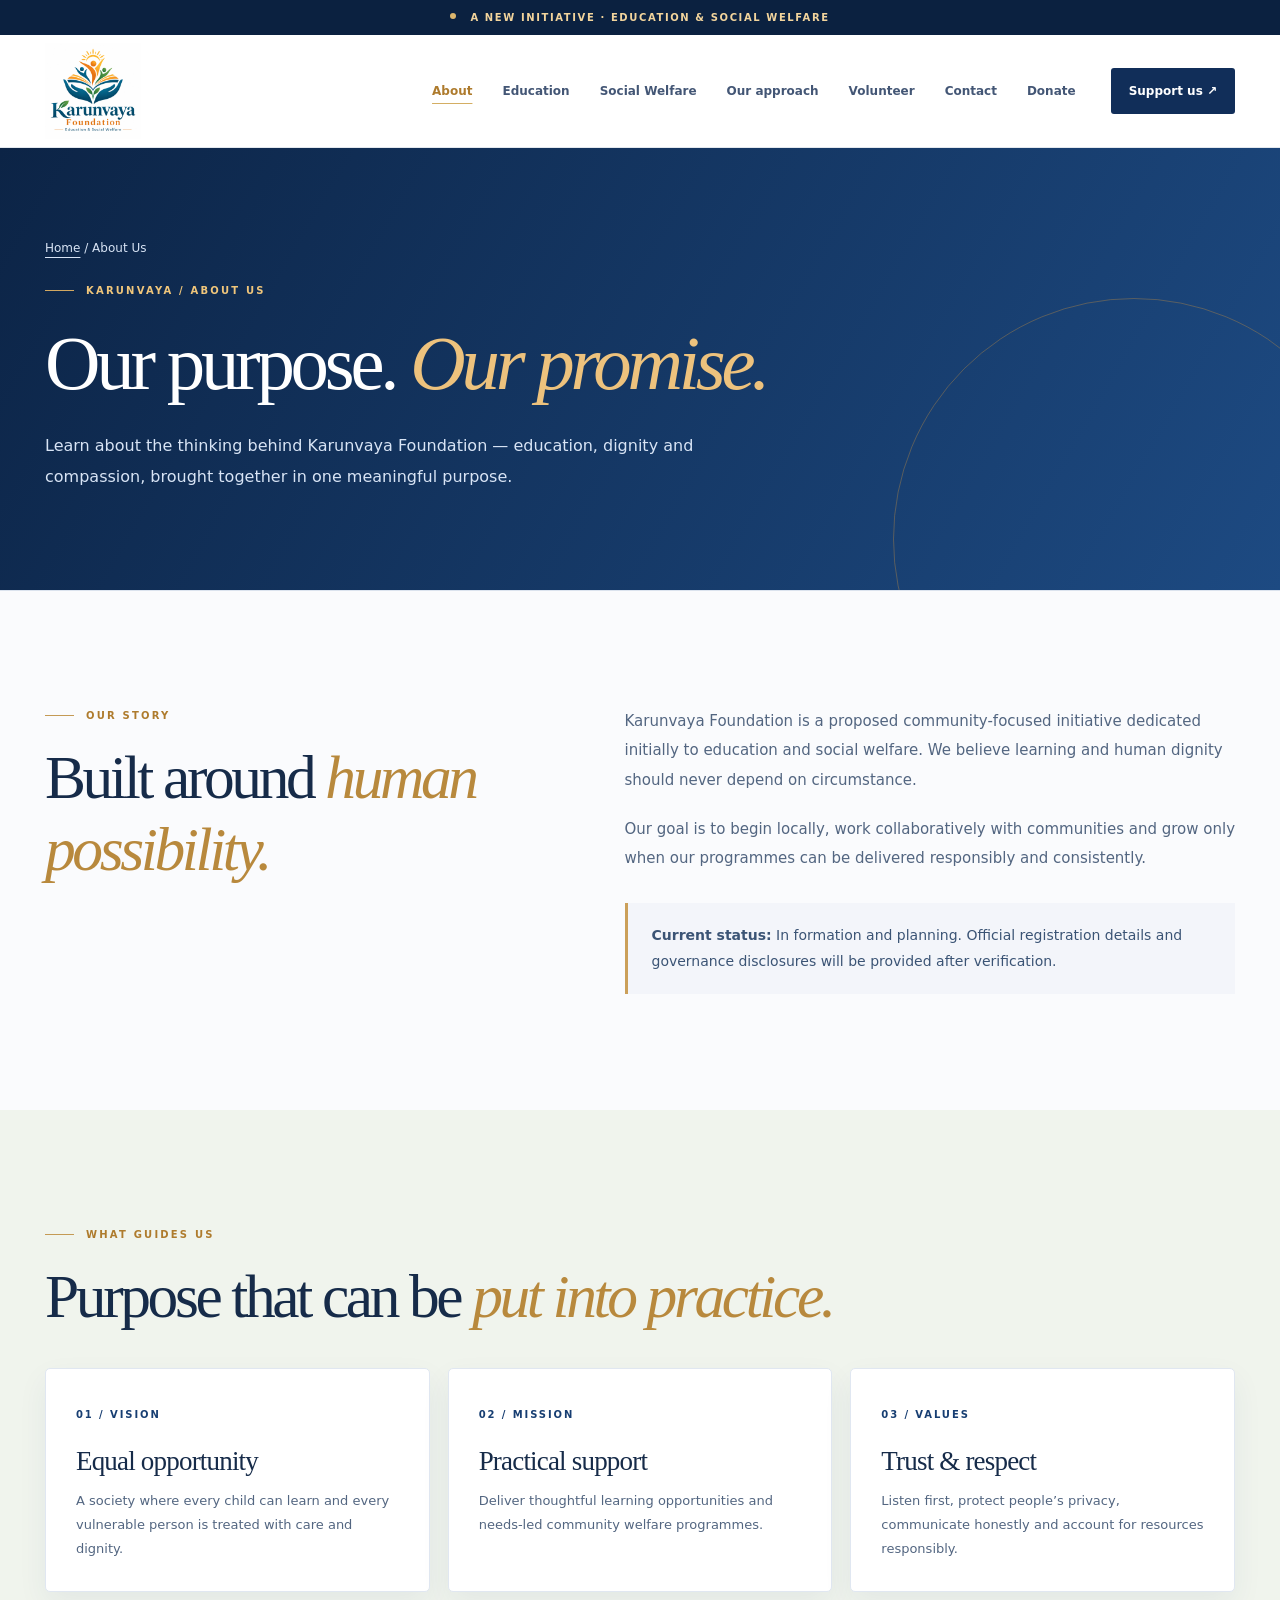
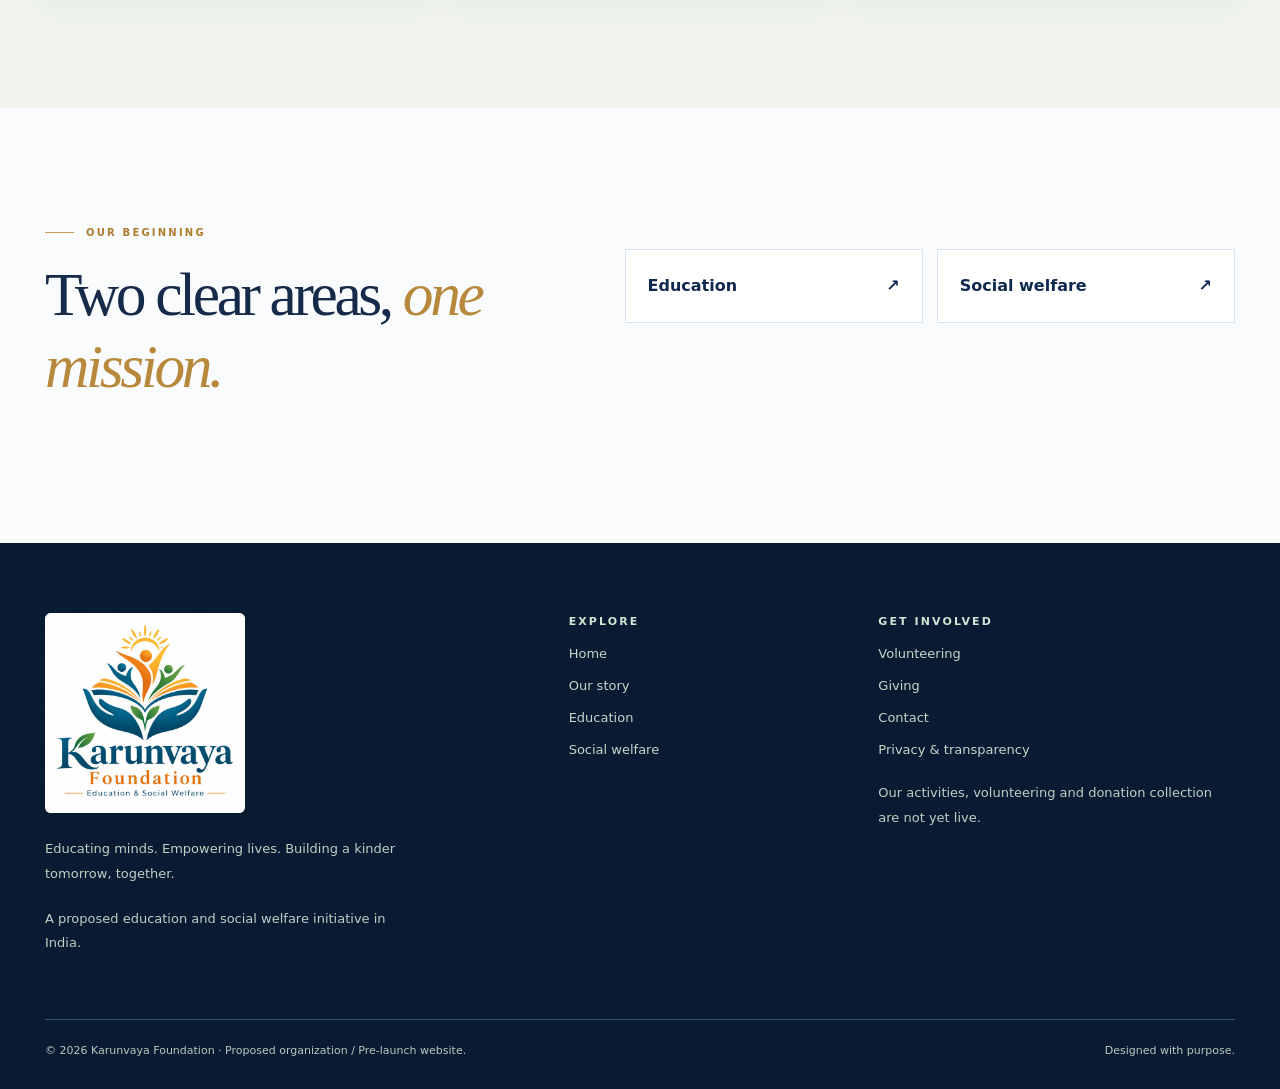
==== commit 488a1436: "Add Karunvaya Foundation logo across website" ====
--- a/about.html
+++ b/about.html
@@ -4,8 +4,7 @@
 <header>
     <div class="shell topbar">
       <a class="brand" href="index.html" aria-label="Karunvaya Foundation home">
-        <svg class="brand-mark" viewBox="0 0 64 64" role="img" aria-label="Open book and growing leaf logo"><path d="M32 53C24 46 15 44 5 46V16c11-2 20 0 27 7 7-7 16-9 27-7v30c-10-2-19 0-27 7Z" fill="#e5ede3" stroke="#28644f" stroke-width="3" stroke-linejoin="round"/><path d="M32 23v29" stroke="#28644f" stroke-width="3"/><path d="M32 33c-10-2-14-8-13-17 9 1 14 7 13 17Zm0-1c10-2 14-8 13-17-9 1-14 7-13 17Z" fill="#b78964"/><path d="M32 33V8" stroke="#28644f" stroke-width="2.5" stroke-linecap="round"/></svg>
-        <span><strong>Karunvaya</strong><small>Foundation</small></span>
+        <img class="brand-logo" src="assets/karunvaya-foundation-logo.jpg" alt="Karunvaya Foundation — Education &amp; Social Welfare" width="1280" height="1280">
       </a>
       <nav id="primary-nav" aria-label="Main navigation">
         <a href="about.html" aria-current="page">About</a><a href="education.html">Education</a><a href="social-welfare.html">Social Welfare</a><a href="index.html#approach">Our approach</a><a href="volunteer.html">Volunteer</a><a href="contact.html">Contact</a><a href="donate.html">Donate</a>
@@ -18,4 +17,4 @@
 
 <section class="block"><div class="shell content-grid"><div><span class="eyebrow">Our story</span><h2 class="section-title">Built around <em>human possibility.</em></h2></div><div class="prose"><p>Karunvaya Foundation is a proposed community-focused initiative dedicated initially to education and social welfare. We believe learning and human dignity should never depend on circumstance.</p><p>Our goal is to begin locally, work collaboratively with communities and grow only when our programmes can be delivered responsibly and consistently.</p><div class="inline-callout"><strong>Current status:</strong> In formation and planning. Official registration details and governance disclosures will be provided after verification.</div></div></div></section>
 <section class="block" style="background:#f0f4ed"><div class="shell"><span class="eyebrow">What guides us</span><h2 class="section-title">Purpose that can be <em>put into practice.</em></h2><div class="mini-cards"><article class="mini-card"><small>01 / VISION</small><h3>Equal opportunity</h3><p>A society where every child can learn and every vulnerable person is treated with care and dignity.</p></article><article class="mini-card"><small>02 / MISSION</small><h3>Practical support</h3><p>Deliver thoughtful learning opportunities and needs-led community welfare programmes.</p></article><article class="mini-card"><small>03 / VALUES</small><h3>Trust & respect</h3><p>Listen first, protect people’s privacy, communicate honestly and account for resources responsibly.</p></article></div></div></section>
-<section class="block"><div class="shell content-grid"><div><span class="eyebrow">Our beginning</span><h2 class="section-title">Two clear areas, <em>one mission.</em></h2></div><div class="link-grid"><a href="education.html">Education <span>↗</span></a><a href="social-welfare.html">Social welfare <span>↗</span></a></div></div></section></main><footer class="foot"><div class="shell"><div class="foot-grid"><div><div class="foot-brand">Karunvaya</div><small>F O U N D A T I O N</small><p>Educating minds. Empowering lives. Building a kinder tomorrow, together.</p><p>A proposed education and social welfare initiative in India.</p></div><div><h3>Explore</h3><a href="index.html">Home</a><a href="about.html">Our story</a><a href="education.html">Education</a><a href="social-welfare.html">Social welfare</a></div><div><h3>Get involved</h3><a href="volunteer.html">Volunteering</a><a href="donate.html">Giving</a><a href="contact.html">Contact</a><a href="privacy.html">Privacy & transparency</a><p>Our activities, volunteering and donation collection are not yet live.</p></div></div><div class="foot-bottom"><span>© <span id="year">2026</span> Karunvaya Foundation · Proposed organization / Pre-launch website.</span><span>Designed with purpose.</span></div></div></footer><script src="script.js" defer></script></body></html>+<section class="block"><div class="shell content-grid"><div><span class="eyebrow">Our beginning</span><h2 class="section-title">Two clear areas, <em>one mission.</em></h2></div><div class="link-grid"><a href="education.html">Education <span>↗</span></a><a href="social-welfare.html">Social welfare <span>↗</span></a></div></div></section></main><footer class="foot"><div class="shell"><div class="foot-grid"><div><a class="foot-logo" href="index.html" aria-label="Karunvaya Foundation home"><img src="assets/karunvaya-foundation-logo.jpg" alt="Karunvaya Foundation — Education &amp; Social Welfare" width="1280" height="1280" loading="lazy" decoding="async"></a><p>Educating minds. Empowering lives. Building a kinder tomorrow, together.</p><p>A proposed education and social welfare initiative in India.</p></div><div><h3>Explore</h3><a href="index.html">Home</a><a href="about.html">Our story</a><a href="education.html">Education</a><a href="social-welfare.html">Social welfare</a></div><div><h3>Get involved</h3><a href="volunteer.html">Volunteering</a><a href="donate.html">Giving</a><a href="contact.html">Contact</a><a href="privacy.html">Privacy & transparency</a><p>Our activities, volunteering and donation collection are not yet live.</p></div></div><div class="foot-bottom"><span>© <span id="year">2026</span> Karunvaya Foundation · Proposed organization / Pre-launch website.</span><span>Designed with purpose.</span></div></div></footer><script src="script.js" defer></script></body></html>
--- a/styles.css
+++ b/styles.css
@@ -96,3 +96,210 @@
 .foot{background:#081b33}.foot-bottom{border-top-color:#355071}
 section.block{position:relative}
 @media(max-width:760px){nav{background:#fff}.hero{padding-top:52px}.hero-art{border-radius:150px 150px 12px 12px}.inner-hero{min-height:auto}}
+
+/* DONATION PAGE — premium navy-and-gold design */
+.donate-page{background:#fff;color:#142b4d}
+.don-eyebrow,.don-kicker,.donate-number{font-size:10px;letter-spacing:.21em;font-weight:800;text-transform:uppercase;color:#b38a4c}
+.don-hero{background:radial-gradient(circle at 72% 40%,#26568f 0%,transparent 43%),linear-gradient(118deg,#081b36,#143862 77%,#1a4475);color:#fff;overflow:hidden}
+.don-hero-grid{display:grid;grid-template-columns:1.12fr .88fr;gap:40px;align-items:center;min-height:615px;padding-top:67px;padding-bottom:75px}
+.don-breadcrumb{display:flex;gap:12px;font-size:11px;color:#c5d6ed;margin-bottom:54px}
+.don-breadcrumb a{border-bottom:1px solid #aebfdb}.don-kicker{display:inline-flex;align-items:center;gap:13px;color:#e9c27d}
+.don-kicker-line{height:1px;width:34px;background:#d8ad62}
+.don-hero h1{font:400 clamp(51px,5.15vw,76px)/1.12 var(--serif);letter-spacing:-.055em;margin:23px 0;max-width:790px}
+.don-hero h1 em{color:#f1ca86;font-style:italic}
+.don-hero-copy>p{font-size:15px;color:#d5e0ef;line-height:1.95;max-width:550px}
+.don-hero-links{display:flex;align-items:center;gap:27px;flex-wrap:wrap;margin-top:31px}
+.don-hero-primary{background:#dfb46d;color:#102544;display:inline-flex;align-items:center;justify-content:space-between;gap:31px;padding:15px 22px;font-weight:800;font-size:12px;border-radius:3px}
+.don-hero-primary:hover{background:#f1cd90}.don-hero-secondary{color:#fff;border-bottom:1px solid #b2c4da;font-size:12px;font-weight:750;padding-bottom:6px}
+.don-hero-foot{margin-top:53px;font-size:10px;letter-spacing:.13em;color:#c9d4e2;font-weight:750}.don-status-dot{display:inline-block;width:7px;height:7px;background:#f0c17a;border-radius:50%;margin-right:9px}
+.don-hero-art{position:relative;min-height:390px;display:flex;flex-direction:column;align-items:center;justify-content:center}
+.don-hero-art:before{content:"";position:absolute;inset:5% 7%;border:1px solid #b79a6260;border-radius:50%}
+.don-hero-art svg{width:min(100%,465px);position:relative}
+.don-art-caption{display:flex;gap:13px;align-items:center;justify-content:center;color:#d4bb87;font-size:10px;letter-spacing:.13em;font-weight:750;white-space:nowrap}
+.don-art-star{font-size:12px;color:#ecd6aa}
+.don-strip{border-bottom:1px solid #e0e6ef;background:#fbfbfd}
+.don-strip-inner{display:flex;justify-content:space-between;gap:18px;align-items:center;min-height:80px}
+.don-strip-inner span{font-size:11px;letter-spacing:.06em;font-weight:750;color:#4f6587}.don-strip-inner span:before{content:"✦";color:#cda258;margin-right:13px}
+.don-section{padding:100px 0}
+.don-planner-section{background:#f8fafd}
+.don-section-intro{text-align:center;max-width:740px;margin:0 auto 45px}
+.don-section h2,.don-bottom-cta h2{font:400 clamp(39px,4.6vw,62px)/1.18 var(--serif);letter-spacing:-.05em;margin:17px 0 19px;color:#142e53}
+.don-section h2 em,.don-bottom-cta h2 em{color:#b78b48}
+.don-section-intro p,.don-section-row>p{font-size:14px;line-height:1.9;color:#667892}
+.donate-layout{display:grid;grid-template-columns:1.16fr .84fr;gap:26px;align-items:start}
+.donate-planner{background:#fff;border:1px solid #e0e7f0;border-radius:9px;padding:39px 41px;box-shadow:0 20px 70px #183a6612}
+.donate-card-head{display:flex;align-items:center;justify-content:space-between;gap:15px;margin-bottom:35px}
+.don-preview-pill{color:#b38748;background:#fcf5e8;padding:7px 11px;border-radius:20px;font-size:9px;letter-spacing:.13em;font-weight:850}
+.don-fieldset{border:0;padding:0;margin:0}
+.don-fieldset legend{font-size:15px;font-weight:800;color:#1e3354;margin-bottom:17px;float:none}
+.don-fieldset legend span{font-weight:600;font-size:11px;color:#72809a}
+.don-amount-grid{display:grid;grid-template-columns:repeat(4,1fr);gap:10px}
+.don-radio-amount{position:relative;display:block;cursor:pointer}
+.don-radio-amount input{position:absolute;opacity:0;width:100%;height:100%;left:0;top:0;cursor:pointer;z-index:1}
+.don-radio-amount span{display:flex;justify-content:center;align-items:center;min-height:57px;border:1px solid #d9e2ef;border-radius:5px;color:#27466e;background:#fff;font-weight:800;font-size:14px;transition:all .15s}
+.don-radio-amount input:checked+span{background:#143967;color:white;border-color:#143967;box-shadow:inset 0 0 0 2px #d4b474}
+.don-radio-amount input:focus-visible+span{outline:3px solid #c59b55;outline-offset:3px}
+.don-radio-amount:hover span{border-color:#c6a365}
+.don-custom-wrap{margin-top:23px}
+.don-custom-wrap>label{display:block;font-size:12px;font-weight:750;color:#445a7a;margin-bottom:9px}
+.don-custom-input{border:1px solid #dbe3ee;border-radius:5px;height:58px;display:flex;align-items:center;background:#fff;overflow:hidden}
+.don-custom-input:focus-within{outline:2px solid #cba25e;outline-offset:2px}
+.don-custom-input>span{font-size:18px;color:#7082a0;font-weight:700;margin-left:18px}
+.don-custom-input input{font:700 16px var(--sans);padding:15px;width:100%;border:0;outline:0;color:#1a3559;background:transparent}
+.don-custom-input input::-webkit-inner-spin-button,.don-custom-input input::-webkit-outer-spin-button{-webkit-appearance:none;margin:0}
+.don-custom-wrap small{display:block;font-size:11px;color:#8391a4;margin-top:7px}
+.don-fieldset-purpose{margin-top:37px;padding-top:29px;border-top:1px solid #e6ebf2}
+.don-purpose-grid{display:grid;grid-template-columns:1fr;gap:10px}
+.don-purpose{position:relative;display:block;cursor:pointer}
+.don-purpose input{position:absolute;opacity:0;width:100%;height:100%;left:0;top:0;cursor:pointer;z-index:1}
+.don-purpose>span{border:1px solid #e0e6ee;border-radius:5px;padding:16px 18px;display:block;position:relative;transition:all .18s}
+.don-purpose>span:before{content:"";position:absolute;right:19px;top:21px;width:16px;height:16px;border-radius:50%;border:1px solid #aebdd1;box-shadow:inset 0 0 0 4px white;background:white}
+.don-purpose strong,.don-purpose small{display:block}
+.don-purpose strong{color:#203c63;font-size:14px}
+.don-purpose small{color:#7a8ba1;font-size:11px;margin-top:3px}
+.don-purpose input:checked+span{background:#f2f6fc;border-color:#4773a6}
+.don-purpose input:checked+span:before{background:#c79f5c;border-color:#c79f5c;box-shadow:inset 0 0 0 4px white}
+.don-purpose input:focus-visible+span{outline:3px solid #c59b55;outline-offset:3px}
+.don-checkout-note{display:flex;gap:12px;align-items:flex-start;margin-top:29px;background:#fff8ed;border-left:3px solid #d1a259;padding:15px 16px}
+.don-checkout-note>span{color:#a57631;font-size:20px;line-height:1}
+.don-checkout-note p{margin:0;font-size:11px;color:#775b39;line-height:1.8}
+.don-disabled-cta{margin-top:18px;width:100%;min-height:56px;display:flex;justify-content:space-between;align-items:center;padding:14px 20px;color:#758299;background:#e9edf3;border:1px solid #dce3ec;font-size:12px;font-weight:800;border-radius:5px;cursor:not-allowed;opacity:1}
+.don-disabled-hint{font-size:11px;color:#7b889a;text-align:center;margin:10px 0 0}
+.don-summary-wrap{display:grid;gap:19px}
+.don-summary-card{background:linear-gradient(160deg,#102d52,#0b1e3c);border-radius:9px;padding:40px 36px;color:#fff;box-shadow:0 22px 55px #162e551c}
+.don-summary-card .donate-number{color:#e0bd79}
+.don-summary-card h3{font:400 35px/1.25 var(--serif);margin:22px 0 35px;letter-spacing:-.03em;color:#fff}
+.don-summary-card h3 em{color:#edd29f}
+.don-summary-amount{font:400 clamp(40px,5vw,62px)/1.1 var(--serif);letter-spacing:-.04em;margin-bottom:35px;color:#f3ce91}
+.don-summary-detail{display:flex;justify-content:space-between;gap:16px;border-top:1px solid #ffffff28;padding:16px 0;font-size:12px}
+.don-summary-detail span{color:#b7c8df}.don-summary-detail strong{color:#fff;text-align:right;font-weight:650}
+.don-summary-card hr{border:0;border-top:1px solid #ffffff28;margin:20px 0}
+.don-summary-card>p{font-size:12px;color:#d1deed;line-height:1.9}
+.don-summary-bottom{display:flex;justify-content:space-between;align-items:center;gap:12px;margin-top:35px;font-size:9px;letter-spacing:.12em;color:#d8b979}
+.don-summary-bottom span:last-child{font-size:22px}
+.don-priority-card{display:grid;grid-template-columns:27px 1fr;gap:10px;border:1px solid #dce4ed;border-radius:8px;background:#fff;padding:23px 24px}
+.don-priority-card>span{color:#c2974f;font-size:23px}
+.don-priority-card p{margin:0;font-size:12px;line-height:1.8;color:#526b86}
+.don-priority-card a{grid-column:2;font-size:12px;font-weight:800;color:#173f75;margin-top:2px}
+.don-purpose-section{background:white}
+.don-section-row{display:flex;align-items:end;justify-content:space-between;gap:40px;margin-bottom:40px}
+.don-section-row>div{max-width:665px}.don-section-row>p{max-width:360px}
+.don-focus-grid{display:grid;grid-template-columns:repeat(2,1fr);gap:24px}
+.don-focus-card{border:1px solid #e0e7ef;border-radius:8px;overflow:hidden;box-shadow:0 14px 35px #173a6610}
+.don-focus-card-art{height:245px;display:flex;align-items:center;justify-content:center;position:relative}
+.don-focus-card-art>span{position:absolute;top:23px;left:27px;font:400 22px var(--serif);color:#8194b0}
+.don-focus-card-art svg{height:155px;width:210px}
+.don-focus-education{background:linear-gradient(120deg,#e8eef8,#dce8f8)}
+.don-focus-welfare{background:linear-gradient(120deg,#f7efdf,#eee2ce)}
+.don-focus-content{padding:35px 38px 38px}
+.don-focus-content h3{font:400 37px var(--serif);letter-spacing:-.05em;margin:12px 0}
+.don-focus-content p{font-size:13px;color:#60738d;line-height:1.85}
+.don-focus-content a,.don-trust-layout a{color:#1c497f;font-weight:800;font-size:12px;border-bottom:1px solid #c8a45f;padding-bottom:6px}
+.don-trust-section{background:#f0f4fa}
+.don-trust-layout{display:grid;grid-template-columns:.9fr 1.1fr;gap:90px}
+.don-trust-layout>div:first-child>p{color:#637691;font-size:14px;line-height:1.9;margin-bottom:25px}
+.don-trust-list>div{display:flex;gap:22px;border-bottom:1px solid #d5e0ed;padding:22px 0}
+.don-trust-list>div:first-child{padding-top:0}
+.don-trust-list>div>span{color:#b1894a;font:400 25px var(--serif)}
+.don-trust-list p{margin:0}.don-trust-list strong{display:block;font:400 24px var(--serif);color:#1d3658;margin-bottom:5px}
+.don-trust-list small{display:block;color:#647a93;font-size:12px;line-height:1.75}
+.don-faq-section{background:#fff}
+.don-faq-header{text-align:center;margin:auto}.don-faq-section .faq-list{max-width:850px}
+.don-bottom-cta{background:#0e2849;color:#fff;padding:90px 0}
+.don-bottom-grid{display:grid;grid-template-columns:1.2fr .8fr;gap:90px;align-items:center}
+.don-bottom-cta h2{color:#fff}.don-bottom-cta h2 em{color:#efc787}
+.don-bottom-grid>div:last-child p{color:#d0ddef;font-size:14px;line-height:1.9}
+.don-bottom-grid>div:last-child a{display:inline-flex;justify-content:space-between;align-items:center;gap:25px;background:#deb269;color:#122a48;padding:15px 20px;font-size:12px;font-weight:800;margin-top:14px;border-radius:3px}
+@media(max-width:980px){.don-hero-grid{grid-template-columns:1fr 0.75fr;gap:10px}.don-hero h1{font-size:clamp(46px,6vw,68px)}.donate-layout{grid-template-columns:1.05fr .95fr}.donate-planner{padding:30px 25px}.don-summary-card{padding:34px 25px}.don-trust-layout{gap:40px}}
+@media(max-width:760px){.don-hero-grid{grid-template-columns:1fr;gap:20px;padding:48px 0 55px}.don-breadcrumb{margin-bottom:32px}.don-hero h1{font-size:clamp(43px,10vw,64px)}.don-hero-copy>p{font-size:14px}.don-hero-foot{margin-top:30px}.don-hero-art{min-height:240px}.don-hero-art svg{max-width:330px}.don-art-caption{font-size:9px}.don-strip-inner{display:grid;grid-template-columns:1fr;gap:9px;padding:21px 0}.don-strip-inner span{font-size:10px}.don-section{padding:69px 0}.donate-layout,.don-focus-grid,.don-trust-layout,.don-bottom-grid{grid-template-columns:1fr;gap:20px}.don-section-row{display:block}.don-section-row>p{max-width:610px}.don-planner-section .don-section-intro{margin-bottom:30px}.don-focus-card-art{height:210px}.don-trust-layout{gap:40px}.don-bottom-cta{padding:64px 0}}
+@media(max-width:460px){.donate-planner{padding:23px 17px}.don-amount-grid{grid-template-columns:repeat(2,1fr)}.don-hero h1{font-size:42px}.don-hero-links{gap:20px}.don-section h2,.don-bottom-cta h2{font-size:39px}.don-summary-card{padding:31px 23px}.don-focus-content{padding:26px}.don-art-caption{gap:8px}.don-breadcrumb{margin-bottom:25px}}
+
+/* Karunvaya TEST CHECKOUT + SAMPLE RECEIPT. Intentionally no payment collection. */
+.kv-demo-section{padding:94px 0;background:linear-gradient(135deg,#eaf1fb 0%,#f8fafc 57%,#f8f0e4 100%)}
+.kv-demo-intro{max-width:770px;margin:0 auto 39px;text-align:center}
+.kv-demo-intro h2{font:400 clamp(39px,4.9vw,61px)/1.13 var(--serif);letter-spacing:-.055em;color:#112d52;margin:18px 0}
+.kv-demo-intro h2 em{color:#b48a48}
+.kv-demo-intro p{font-size:14px;color:#536b86;line-height:1.9}
+.kv-demo-jump{display:flex;justify-content:center;align-items:center;gap:10px;margin-top:15px;color:#1b4577;font-weight:800;font-size:12px;text-decoration:underline;text-underline-offset:5px}
+.kv-demo-grid{display:grid;grid-template-columns:1.13fr .87fr;gap:23px;align-items:stretch}
+.kv-demo-form,.kv-demo-side{background:#fff;padding:37px;border:1px solid #dee7f0;border-radius:9px;box-shadow:0 16px 49px #18385f10}
+.kv-demo-header{display:flex;align-items:center;justify-content:space-between;gap:10px}
+.kv-demo-step{color:#8c7045;letter-spacing:.19em;font-size:10px;font-weight:850}
+.kv-demo-mode{font-size:10px;font-weight:900;letter-spacing:.12em;background:#f3e8d3;color:#90601f;border-radius:22px;padding:7px 12px}
+.kv-demo-form h3{font:400 37px var(--serif);letter-spacing:-.05em;margin:24px 0 9px;color:#14345e}
+.kv-demo-muted{font-size:12px;line-height:1.8;color:#6c7f97;margin-bottom:22px}
+.kv-demo-form>label:not(.kv-demo-ack){display:block;color:#294364;font-size:12px;font-weight:800;margin-top:20px;margin-bottom:8px}
+.kv-demo-required{color:#ad6e2a}
+.kv-demo-form input[type="text"]{display:block;width:100%;background:#fbfcff;border:1px solid #d4e0ed;border-radius:5px;padding:14px 16px;font:500 14px var(--sans);color:#12365c;max-width:100%}
+.kv-demo-form input[type="text"]:focus{outline:2px solid #c79a52;outline-offset:2px}
+.kv-demo-form>small{display:block;color:#8794a7;font-size:10px;margin-top:5px}
+.kv-demo-amount-row{display:flex;gap:22px;align-items:stretch;justify-content:space-between;border-block:1px solid #e0e7ef;margin-top:28px;padding:20px 0}
+.kv-demo-amount-row>div{min-width:0}
+.kv-demo-amount-row span,.kv-demo-amount-row strong{display:block}
+.kv-demo-amount-row span{font-size:11px;color:#6e829d;margin-bottom:8px}
+.kv-demo-amount-row strong{font-size:21px;color:#183860;overflow-wrap:anywhere}
+.kv-demo-ack{display:flex;align-items:start;gap:13px;background:#fff8ea;padding:15px;border:1px solid #e6d3af;margin:23px 0;border-radius:5px;color:#6b522e;font-size:12px;line-height:1.7;cursor:pointer}
+.kv-demo-ack input{margin-top:3px;width:17px;height:17px;flex-shrink:0;accent-color:#164b83}
+.kv-demo-submit{display:flex;align-items:center;justify-content:space-between;gap:12px;width:100%;border:0;padding:17px 21px;background:#153b70;color:white;border-radius:4px;font-size:12px;font-weight:800;cursor:pointer}
+.kv-demo-submit:hover{background:#245995}
+.kv-demo-message{min-height:25px;color:#2b5d4e;font-weight:700;font-size:12px;margin-top:12px}
+.kv-demo-side{background:linear-gradient(145deg,#0e294e,#16457d);color:white;position:relative;overflow:hidden}
+.kv-demo-orb{position:absolute;top:-50px;right:-10px;color:#d9b36a;opacity:.18;font-size:220px;line-height:1;pointer-events:none}
+.kv-demo-side .don-eyebrow{color:#e8c384}
+.kv-demo-side h3{font:400 40px/1.15 var(--serif);letter-spacing:-.05em;margin:27px 0 32px;color:white}
+.kv-demo-side h3 em{color:#e9c685}
+.kv-demo-check{font-size:13px;line-height:1.6;padding:13px 0;border-top:1px solid #ffffff25;color:#e2eaf4}
+.kv-demo-line{border-top:1px solid #ffffff45;margin:31px 0}
+.kv-demo-side p{font-size:12px;color:#d5e3f2;line-height:1.9}
+.kv-receipt-area{margin-top:42px}
+.kv-receipt-area[hidden]{display:none!important}
+.kv-receipt-actions{display:flex;align-items:center;justify-content:space-between;gap:20px;background:#deebfa;padding:23px 26px;border-radius:9px 9px 0 0}
+.kv-receipt-actions strong,.kv-receipt-actions span{display:block}
+.kv-receipt-actions strong{color:#133a67;font-size:15px}.kv-receipt-actions span{font-size:12px;color:#59708a;margin-top:4px}
+.kv-print-btn{background:#163d74;border:0;color:white;border-radius:4px;padding:13px 19px;font-size:12px;font-weight:800;cursor:pointer;white-space:nowrap}
+.kv-print-btn:hover{background:#245d9b}
+.kv-invoice{position:relative;isolation:isolate;overflow:hidden;background:#fff;border:1px solid #dce6f1;padding:44px 49px;color:#1d3657;font-size:13px;box-shadow:0 17px 40px #1a35591a}
+.kv-invoice-watermark{position:absolute;inset:0;z-index:0;display:grid;place-content:center;text-align:center;transform:rotate(-25deg);font-size:86px;letter-spacing:.05em;line-height:1.25;font-weight:950;color:rgba(150,65,45,.065);pointer-events:none}
+.kv-invoice>*:not(.kv-invoice-watermark){position:relative;z-index:1}
+.kv-invoice-ribbon{background:#fff3e7;border:1px solid #e6bda2;color:#a34927;padding:9px 14px;text-align:center;letter-spacing:.15em;font-size:11px;font-weight:900;margin:-12px 0 30px}
+.kv-invoice-top{display:flex;justify-content:space-between;gap:30px;align-items:start;padding-bottom:30px;border-bottom:2px solid #173b6b}
+.kv-invoice-logo{font:400 34px/1 var(--serif);color:#153867;letter-spacing:-.07em}
+.kv-invoice-logo span{display:block;letter-spacing:.32em;font:800 9px var(--sans);color:#b0823d;margin-top:11px;text-transform:uppercase}
+.kv-invoice-top small{display:block;font-size:9px;letter-spacing:.11em;color:#7a8593;margin-top:13px}
+.kv-invoice-id{text-align:right}.kv-invoice-id strong,.kv-invoice-id span{display:block}
+.kv-invoice-id strong{font-size:17px;color:#133662}.kv-invoice-id span{font-size:11px;color:#a35a37;margin-top:9px}
+.kv-invoice-metadata{display:grid;grid-template-columns:repeat(2,minmax(0,1fr));gap:22px 30px;padding:30px 0;border-bottom:1px solid #e3e9f0}
+.kv-invoice-metadata small,.kv-invoice-parties small{display:block;color:#8391a3;font-size:10px;letter-spacing:.12em;font-weight:800;margin-bottom:7px}
+.kv-invoice-metadata strong,.kv-invoice-parties strong{font-size:13px;color:#213d62;overflow-wrap:anywhere}
+.kv-invoice-parties{display:grid;grid-template-columns:1fr 1fr;gap:30px;padding:30px 0}
+.kv-invoice-parties p{font-size:11px;color:#6e8296;line-height:1.7;margin:9px 0 0;overflow-wrap:anywhere}
+.kv-invoice-tablewrap{overflow-x:auto}
+.kv-invoice-table{width:100%;border-collapse:collapse;min-width:380px}
+.kv-invoice-table th{background:#143964;color:white;text-align:left;font-size:10px;letter-spacing:.11em;padding:13px 14px}
+.kv-invoice-table td{padding:16px 14px;border-bottom:1px solid #e1e7ef;vertical-align:top}
+.kv-invoice-table th:last-child,.kv-invoice-table td:last-child{text-align:right}
+.kv-invoice-table th:nth-child(2),.kv-invoice-table td:nth-child(2){text-align:center}
+.kv-invoice-table td strong,.kv-invoice-table td span{display:block}
+.kv-invoice-table td span{color:#77889e;font-size:11px;margin-top:6px}
+.kv-invoice-table tfoot td{background:#f2f5fa;font-size:12px;font-weight:800}
+.kv-invoice-signoff{background:#fff5e9;border-left:3px solid #b7693b;margin:35px 0;padding:18px 20px}
+.kv-invoice-signoff strong{display:block;color:#9b4926;font-size:11px}
+.kv-invoice-signoff p{font-size:11px;line-height:1.8;color:#7f6346;margin:7px 0 0}
+.kv-invoice-footer{display:flex;justify-content:space-between;gap:20px;border-top:1px solid #e2e9f1;padding-top:18px;font-size:9px;letter-spacing:.06em;color:#698099}
+@media(max-width:780px){.kv-demo-grid{grid-template-columns:1fr}.kv-demo-side{min-height:unset}.kv-demo-section{padding:70px 0}}
+@media(max-width:550px){.kv-demo-form,.kv-demo-side{padding:24px}.kv-demo-intro h2{font-size:40px}.kv-receipt-actions{flex-direction:column;align-items:stretch}.kv-invoice{padding:28px 18px}.kv-invoice-watermark{font-size:50px}.kv-invoice-top{flex-direction:column}.kv-invoice-id{text-align:left}.kv-invoice-metadata{gap:17px}.kv-invoice-parties{grid-template-columns:1fr}.kv-invoice-footer{flex-direction:column;gap:5px}}
+@media print{@page{size:A4;margin:12mm}body{background:white!important;color:#1d3657!important}body *{visibility:hidden!important}#kv-receipt-area,#kv-receipt-area *{visibility:visible!important}#kv-receipt-area{display:block!important;position:absolute!important;left:0!important;top:0!important;width:100%!important;margin:0!important;padding:0!important}.kv-receipt-actions{display:none!important}.kv-invoice{box-shadow:none!important;border:0!important;padding:0!important;margin:0!important;font-size:11px!important}.kv-invoice-watermark{color:rgba(150,65,45,.095)!important;print-color-adjust:exact;-webkit-print-color-adjust:exact}.kv-invoice-ribbon,.kv-invoice-table th,.kv-invoice-table tfoot td,.kv-invoice-signoff{print-color-adjust:exact;-webkit-print-color-adjust:exact}.kv-invoice-parties,.kv-invoice-metadata,.kv-invoice-table tr{break-inside:avoid}}
+
+.gateway-test{padding:90px 0;background:#f0f4fb}.gateway-test-head{max-width:760px;margin:0 auto 35px;text-align:center}.gateway-test h2{font:400 clamp(40px,5vw,60px)/1.2 Georgia,serif;color:#12345d;margin:18px 0}.gateway-test h2 em{color:#bb904f}.gateway-test-head p{color:#586c86;line-height:1.85}.gateway-test-grid{display:grid;grid-template-columns:1fr 1fr;gap:22px}.gateway-test-box{background:white;padding:34px;border:1px solid #dbe3f0;border-radius:10px;min-width:0}.gateway-label{letter-spacing:.13em;font-size:11px;font-weight:800;color:#af8040}.gateway-data{display:grid;grid-template-columns:1fr 1fr;gap:15px;padding:22px 0;margin:20px 0;border-block:1px solid #dce5f0}.gateway-data span{color:#70809c}.gateway-data strong{color:#163c6c;text-align:right}.gateway-test button{padding:13px 19px;background:#193d70;color:white;border:none;border-radius:4px;cursor:pointer;font-weight:800}.gateway-test button:disabled{opacity:.5;cursor:not-allowed}.gateway-warning{font-size:12px;color:#637791;margin-top:20px}.gateway-result{background:#0c294d;color:#fff}.gateway-result .gateway-label{color:#f1c780}.gateway-result-pending{color:#d9e6f2;font-size:14px;line-height:1.85}.gateway-stamp{background:#e7f7e9;color:#18603b;font-size:11px;letter-spacing:.1em;font-weight:850;padding:12px;margin:12px 0 22px}.gateway-result h3{font:400 30px Georgia,serif;color:white}.gateway-result dl{display:grid;grid-template-columns:1fr 1fr;gap:9px;border-block:1px solid #7893ad;padding:20px 0}.gateway-result dt{color:#c8d5e5}.gateway-result dd{margin:0;text-align:right;overflow-wrap:anywhere}.gateway-result p{color:#e8eef6}.gateway-result #gateway-print{background:#d9ae67;color:#19345a}@media(max-width:750px){.gateway-test-grid{grid-template-columns:1fr}.gateway-test{padding:65px 0}.gateway-test-box{padding:24px}}@media print{body:has(#gateway-receipt.print-gateway) *{visibility:hidden!important}body:has(#gateway-receipt.print-gateway) #gateway-receipt,body:has(#gateway-receipt.print-gateway) #gateway-receipt *{visibility:visible!important}body:has(#gateway-receipt.print-gateway) #gateway-receipt{position:absolute;left:0;top:0;width:100%;padding:45px;background:white!important;color:#132c4c!important}body:has(#gateway-receipt.print-gateway) #gateway-receipt *{color:#132c4c!important}body:has(#gateway-receipt.print-gateway) #gateway-print{display:none}}
+
+.gateway-quick-link{display:block;text-align:center;padding:16px 20px;background:#163b6e;color:white!important;border-radius:5px;text-decoration:none;font-weight:800;margin-top:18px}.gateway-quick-link:hover{background:#245a98}.gateway-test{scroll-margin-top:70px;padding-top:40px}
+
+/* Foundation logo: preserve the full artwork and its original proportions. */
+html{scroll-padding-top:128px}
+.topbar{min-height:112px;padding-block:8px}
+.brand-logo{display:block;width:96px;height:auto;aspect-ratio:1;object-fit:contain}
+.foot .foot-logo{display:block;width:200px;max-width:100%;margin:0 0 24px;border-radius:6px;overflow:hidden;background:#fff}
+.foot-logo img{width:100%;height:auto;aspect-ratio:1;object-fit:contain}
+@media(max-width:1000px){.header-cta{display:none}}
+@media(max-width:760px){html{scroll-padding-top:112px}.topbar{min-height:96px}.brand-logo{width:80px}}
+
